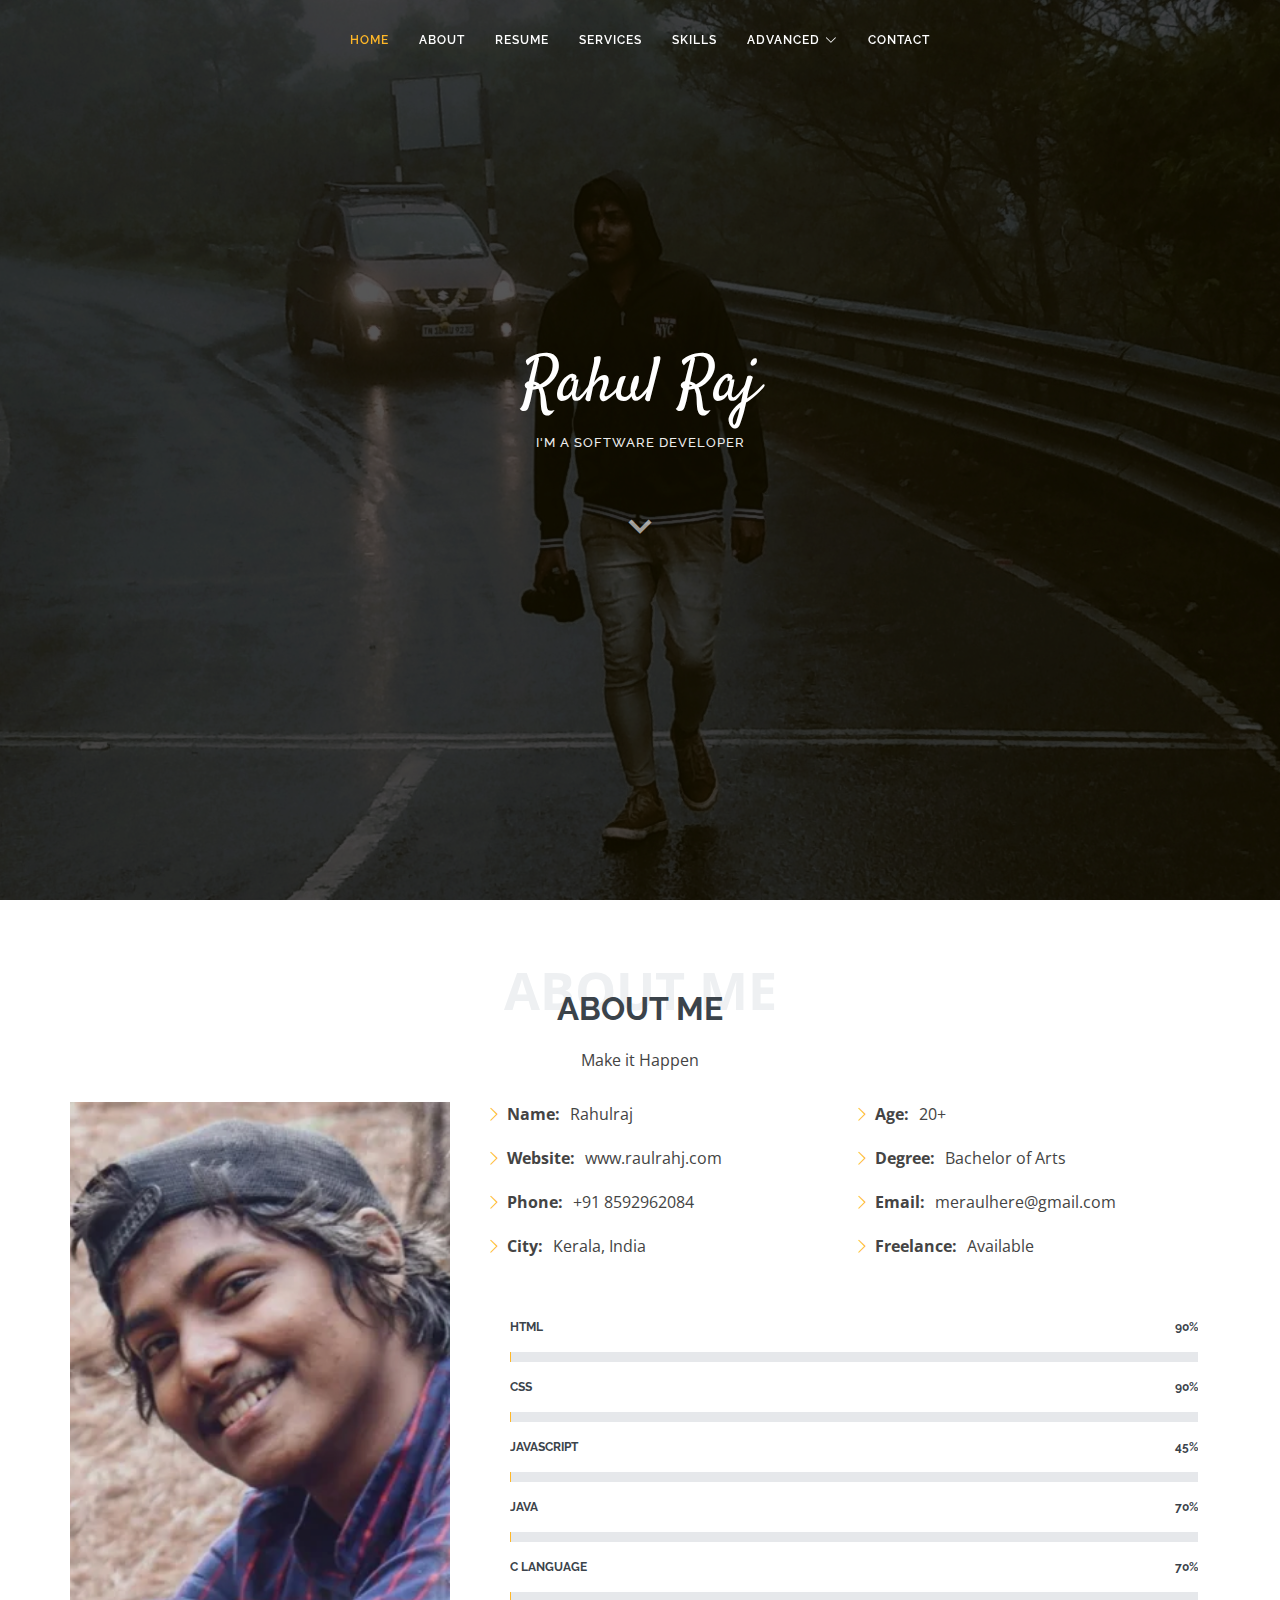
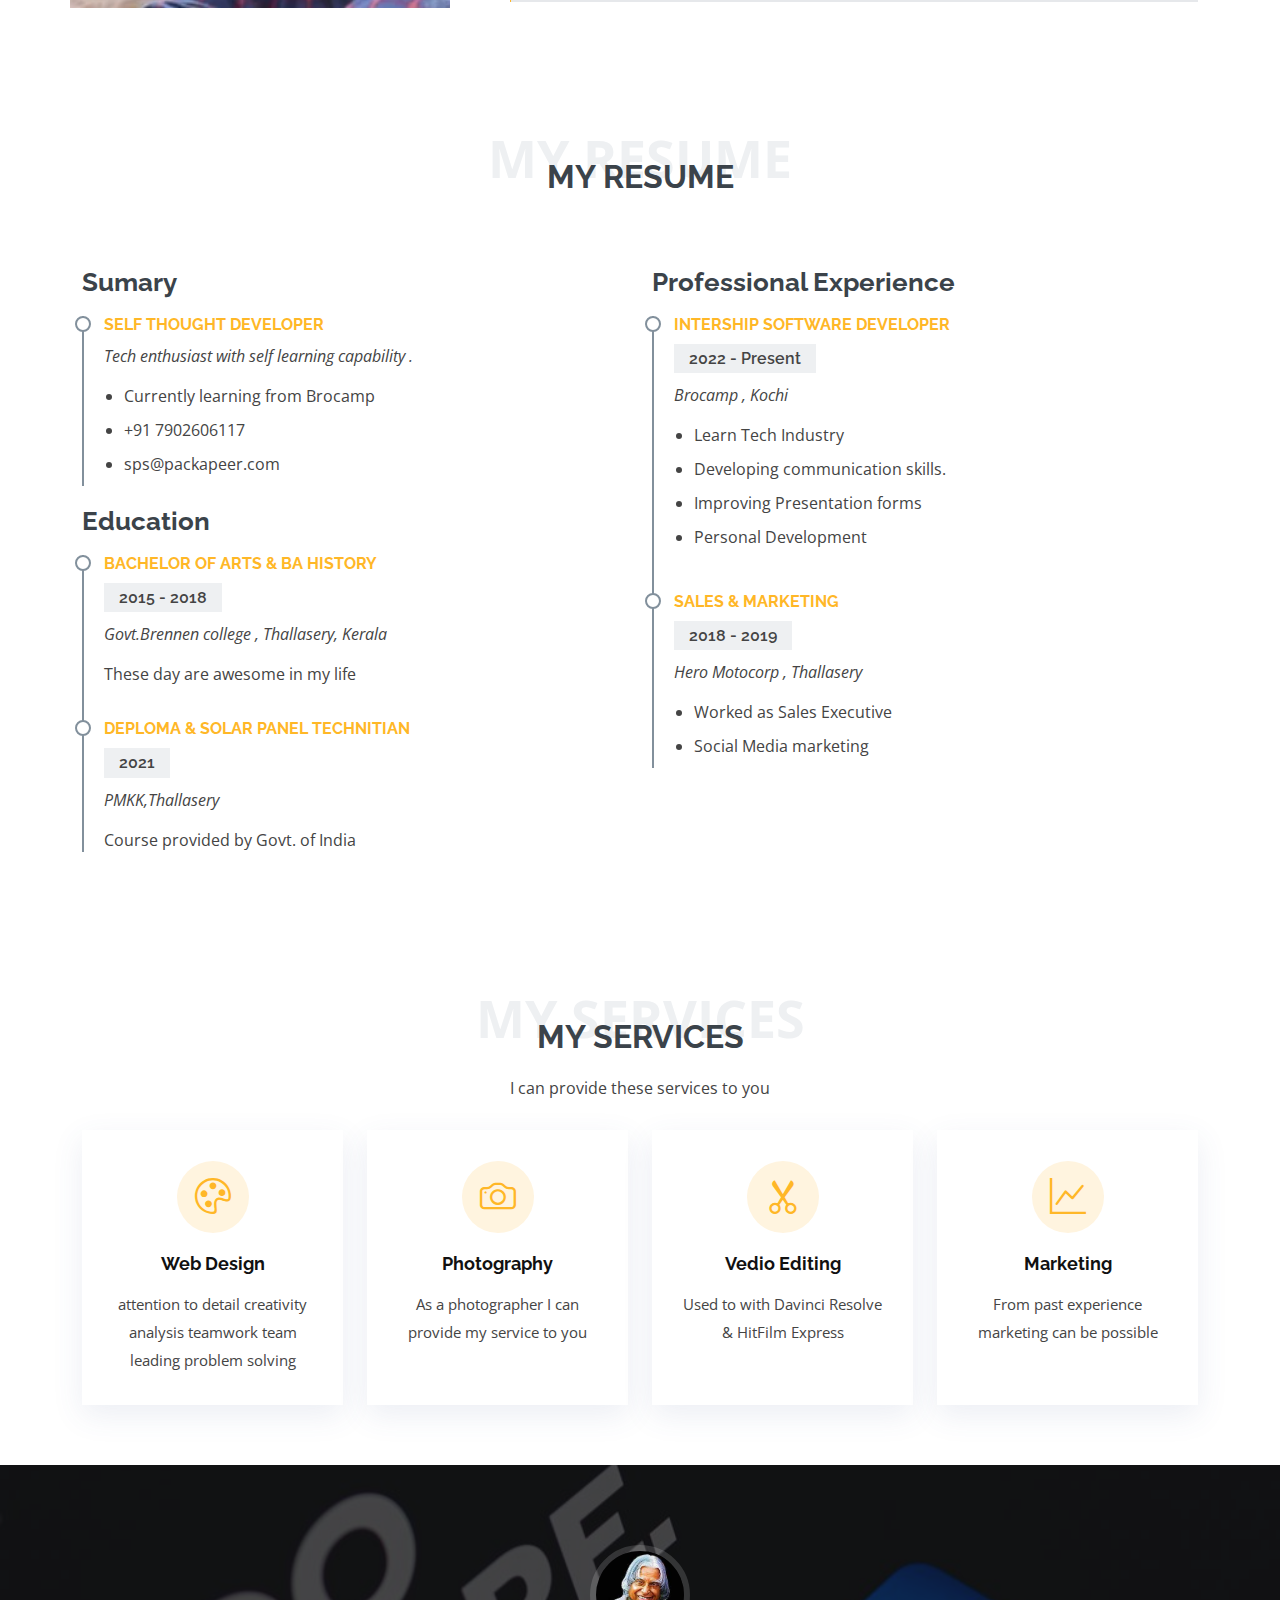
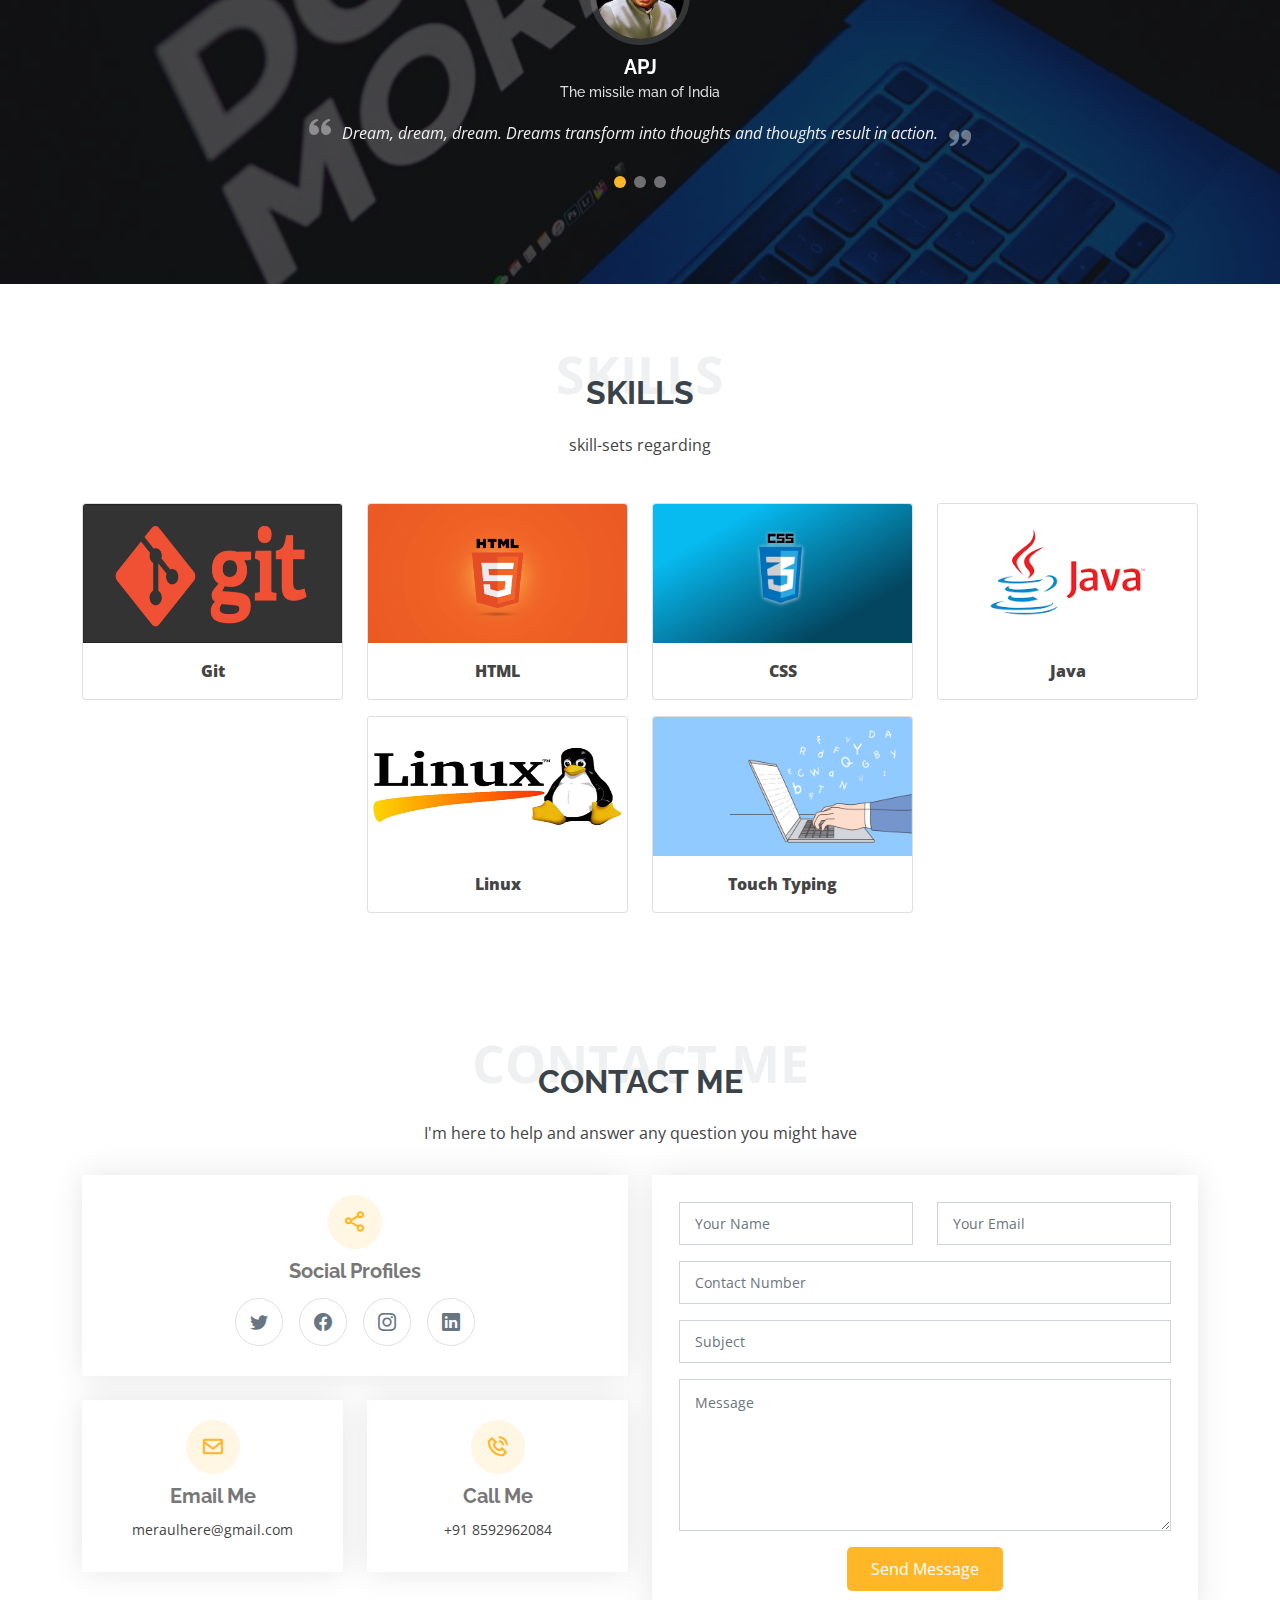
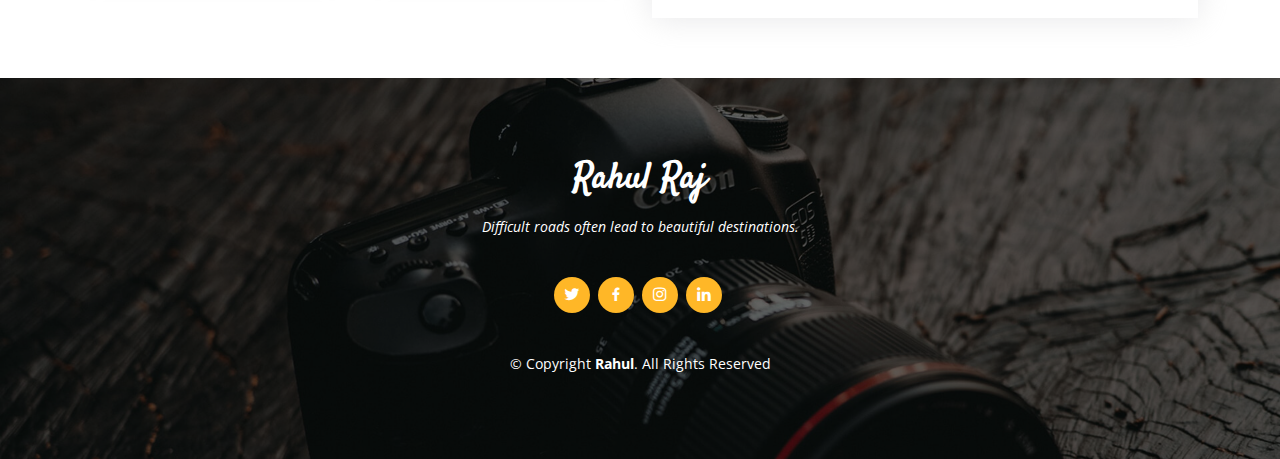
==== index.html @ 12f48354 "Not final" ====
<!DOCTYPE html>
<html lang="en">

<head>
  <meta charset="utf-8">
  <meta content="width=device-width, initial-scale=1.0" name="viewport">

  <title>Raulrahj</title>
  <meta content="" name="description">
  <meta content="" name="keywords">

  <!-- Favicons -->
  <link href="assets/img/favicon.png" rel="icon">
  <link href="assets/img/apple-touch-icon.png" rel="apple-touch-icon">

  <!-- Google Fonts -->
  <link href="https://fonts.googleapis.com/css?family=Open+Sans:300,300i,400,400i,600,600i,700,700i|Raleway:300,300i,400,400i,500,500i,600,600i,700,700i|Satisfy" rel="stylesheet">

  <!-- Vendor CSS Files -->
  <link href="assets/vendor/bootstrap/css/bootstrap.min.css" rel="stylesheet">
  <link href="assets/vendor/bootstrap-icons/bootstrap-icons.css" rel="stylesheet">
  <link href="assets/vendor/boxicons/css/boxicons.min.css" rel="stylesheet">
  <link href="assets/vendor/glightbox/css/glightbox.min.css" rel="stylesheet">
  <link href="assets/vendor/swiper/swiper-bundle.min.css" rel="stylesheet">
  <script src="https://ajax.googleapis.com/ajax/libs/jquery/3.5.1/jquery.min.js"></script>

  <!-- Template Main CSS File -->
  <link href="assets/css/style.css" rel="stylesheet">

  <!-- =======================================================
  * Template Name: Laura - v4.7.0
  * Template URL: https://bootstrapmade.com/laura-free-creative-bootstrap-theme/
  * Author: BootstrapMade.com
  * License: https://bootstrapmade.com/license/
  ======================================================== -->
</head>

<body>

  <!-- ======= Header ======= -->
  <header id="header" class="fixed-top d-flex justify-content-center align-items-center header-transparent">

    <nav id="navbar" class="navbar">
      <ul>
        <li><a class="nav-link scrollto active" href="#hero">Home</a></li>
        <li><a class="nav-link scrollto" href="#about">About</a></li>
        <li><a class="nav-link scrollto" href="#resume">Resume</a></li>
        <li><a class="nav-link scrollto" href="#services">Services</a></li>
        <li><a class="nav-link scrollto " href="#portfolio">Skills</a></li>
        <li class="dropdown"><a href="#"><span>Advanced</span> <i class="bi bi-chevron-down"></i></a>
          <ul>
            <li><a href="#"> 1</a></li>
            <li class="dropdown"><a href="#"><span>Deep </span> <i class="bi bi-chevron-right"></i></a>
              <ul>
                <li><a href="#"> 1</a></li>
                <li><a href="#"> 2</a></li>
                <li><a href="#"> 3</a></li>
                <li><a href="#"> 4</a></li>
                <li><a href="#"> 5</a></li>
              </ul>
            </li>
            <li><a href="#"> 2</a></li>
            <li><a href="#"> 3</a></li>
            <li><a href="#"> 4</a></li>
          </ul>
        </li>
        <li><a class="nav-link scrollto" href="#contact">Contact</a></li>
      </ul>
      <i class="bi bi-list mobile-nav-toggle"></i>
    </nav><!-- .navbar -->

  </header><!-- End Header -->

  <!-- ======= Hero Section ======= -->
  <section id="hero">
    <div class="hero-container">
      <h1>Rahul Raj</h1>
      <h2>I'm a Software Developer </h2>
      <a href="#about" class="btn-scroll scrollto" title="Scroll Down"><i class="bx bx-chevron-down"></i></a>
    </div>
  </section><!-- End Hero -->

  <main id="main">

    <!-- ======= About Me Section ======= -->
    <section id="about" class="about">
      <div class="container">

        <div class="section-title">
          <span>About Me</span>
          <h2>About Me</h2>
          <p>Make it Happen</p>
        </div>

        <div class="row">
          <div class="image col-lg-4 d-flex align-items-stretch justify-content-center justify-content-lg-start"></div>
          <div class="col-lg-8 d-flex flex-column align-items-stretch">
            <div class="content ps-lg-4 d-flex flex-column justify-content-center">
              <div class="row">
                <div class="col-lg-6">
                  <ul>
                    <li><i class="bi bi-chevron-right"></i> <strong>Name:</strong> <span>Rahulraj</span></li>
                    <li><i class="bi bi-chevron-right"></i> <strong>Website:</strong> <span>www.raulrahj.com</span></li>
                    <li><i class="bi bi-chevron-right"></i> <strong>Phone:</strong> <span>+91 8592962084</span></li>
                    <li><i class="bi bi-chevron-right"></i> <strong>City:</strong> <span>Kerala, India</span></li>
                  </ul>
                </div>
                <div class="col-lg-6">
                  <ul>
                    <li><i class="bi bi-chevron-right"></i> <strong>Age:</strong> <span>20+</span></li>
                    <li><i class="bi bi-chevron-right"></i> <strong>Degree:</strong> <span>Bachelor of Arts</span></li>
                    <li><i class="bi bi-chevron-right"></i> <strong>Email:</strong> <span>meraulhere@gmail.com</span></li>
                    <li><i class="bi bi-chevron-right"></i> <strong>Freelance:</strong> <span>Available</span></li>
                  </ul>
                </div>
              </div>
              <!-- <div class="row mt-n4">
                <div class="col-md-6 mt-5 d-md-flex align-items-md-stretch">
                  <div class="count-box">
                    <i class="bi bi-emoji-smile" style="color: #20b38e;"></i>
                    <span data-purecounter-start="0" data-purecounter-end="232" data-purecounter-duration="1" class="purecounter"></span>
                    <p><strong>Happy Clients</strong> consequuntur voluptas nostrum aliquid ipsam architecto ut.</p>
                  </div>
                </div>

                <div class="col-md-6 mt-5 d-md-flex align-items-md-stretch">
                  <div class="count-box">
                    <i class="bi bi-journal-richtextr" style="color: #8a1ac2;"></i>
                    <span data-purecounter-start="0" data-purecounter-end="521" data-purecounter-duration="1" class="purecounter"></span>
                    <p><strong>Projects</strong> adipisci atque cum quia aspernatur totam laudantium et quia dere tan</p>
                  </div>
                </div>

                <div class="col-md-6 mt-5 d-md-flex align-items-md-stretch">
                  <div class="count-box">
                    <i class="bi bi-clock" style="color: #2cbdee;"></i>
                    <span data-purecounter-start="0" data-purecounter-end="18" data-purecounter-duration="1" class="purecounter"></span>
                    <p><strong>Years of experience</strong> aut commodi quaerat modi aliquam nam ducimus aut voluptate non vel</p>
                  </div>
                </div>

                <div class="col-md-6 mt-5 d-md-flex align-items-md-stretch">
                  <div class="count-box">
                    <i class="bi bi-award" style="color: #ffb459;"></i>
                    <span data-purecounter-start="0" data-purecounter-end="16" data-purecounter-duration="1" class="purecounter"></span>
                    <p><strong>Awards</strong> rerum asperiores dolor alias quo reprehenderit eum et nemo pad der</p>
                  </div>
                </div> -->
              <!-- </div>
            </div>End .content -->

            <div class="skills-content ps-lg-4">
              <div class="progress">
                <span class="skill">HTML <i class="val">90%</i></span>
                <div class="progress-bar-wrap">
                  <div class="progress-bar" role="progressbar" aria-valuenow="90" aria-valuemin="0" aria-valuemax="100"></div>
                </div>
              </div>

              <div class="progress">
                <span class="skill">CSS <i class="val">90%</i></span>
                <div class="progress-bar-wrap">
                  <div class="progress-bar" role="progressbar" aria-valuenow="90" aria-valuemin="0" aria-valuemax="100"></div>
                </div>
              </div>

              <div class="progress">
                <span class="skill">JavaScript <i class="val">45%</i></span>
                <div class="progress-bar-wrap">
                  <div class="progress-bar" role="progressbar" aria-valuenow="45" aria-valuemin="0" aria-valuemax="100"></div>
                </div>
              </div>
              <div class="progress">
                <span class="skill">JAVA <i class="val">70%</i></span>
                <div class="progress-bar-wrap">
                  <div class="progress-bar" role="progressbar" aria-valuenow="70" aria-valuemin="0" aria-valuemax="100"></div>
                </div>
              </div>
              <div class="progress">
                <span class="skill">C Language <i class="val">70%</i></span>
                <div class="progress-bar-wrap">
                  <div class="progress-bar" role="progressbar" aria-valuenow="70" aria-valuemin="0" aria-valuemax="100"></div>
                </div>
              </div>
            </div>

          </div>
        </div>

      </div>
    </section><!-- End About Me Section -->

    <!-- ======= My Resume Section ======= -->
    <section id="resume" class="resume">
      <div class="container">

        <div class="section-title">
          <span>My Resume</span>
          <h2>My Resume</h2>
          <p></p>
        </div>

        <div class="row">
          <div class="col-lg-6">
            <h3 class="resume-title">Sumary</h3>
            <div class="resume-item pb-0">
              <h4>Self Thought Developer</h4>
              <p><em>Tech enthusiast with self learning capability .</em></p>
              <p>
              <ul>
                <li>Currently learning from Brocamp</li>
                <li>+91 7902606117</li>
                <li>sps@packapeer.com</li>
              </ul>
              </p>
            </div>

            <h3 class="resume-title">Education</h3>
            <div class="resume-item">
              <h4>Bachelor of  Arts &amp; BA History</h4>
              <h5>2015 - 2018</h5>
              <p><em>Govt.Brennen college , Thallasery, Kerala</em></p>
              <p>These day are awesome in my life </p>
            </div>
            <div class="resume-item">
              <h4>Deploma &amp; Solar panel Technitian </h4>
              <h5>2021</h5>
              <p><em>PMKK,Thallasery</em></p>
              <p>Course provided by Govt. of India  </p>
            </div>
          </div>
          <div class="col-lg-6">
            <h3 class="resume-title">Professional Experience</h3>
            <div class="resume-item">
              <h4>Intership Software Developer</h4>
              <h5>2022 - Present</h5>
              <p><em>Brocamp , Kochi</em></p>
              <p>
              <ul>
                <li>Learn Tech Industry</li>
                <li>Developing communication skills. </li>
                <li>Improving Presentation forms</li>
                <li>Personal Development</li>
              </ul>
              </p>
            </div>
            <div class="resume-item">
              <h4>Sales & Marketing</h4>
              <h5>2018 - 2019</h5>
              <p><em>Hero Motocorp , Thallasery</em></p>
              <p>
              <ul>
                <li> Worked as Sales Executive </li>
                <li> Social Media marketing  </li>
              </ul>
              </p>
            </div>
          </div>
        </div>

      </div>
    </section><!-- End My Resume Section -->

    <!-- ======= My Services Section ======= -->
    <section id="services" class="services">
      <div class="container">

        <div class="section-title"> 
          <span>My Services</span>
          <h2>My Services</h2>
          <p> I can provide these services to you</p>
        </div>

        <div class="row">
          <div class="col-md-6 col-lg-3 d-flex align-items-stretch mb-5 mb-lg-0">
            <div class="icon-box">
              <div class="icon"><i class="bi bi-palette"></i></div>
              <h4 class="title"><a href="">Web Design</a></h4>
              <p class="description">attention to detail
                creativity
                analysis
                teamwork
                team leading
                problem solving</p>
            </div>
          </div>

          <div class="col-md-6 col-lg-3 d-flex align-items-stretch mb-5 mb-lg-0">
            <div class="icon-box">
              <div class="icon"><i class="bi bi-camera"></i></div>
              <h4 class="title"><a href="">Photography</a></h4>
              <p class="description">As a photographer I can provide my service to you</p>
            </div>
          </div>

          <div class="col-md-6 col-lg-3 d-flex align-items-stretch mb-5 mb-lg-0">
            <div class="icon-box">
              <div class="icon"><i class="bi bi-scissors"></i></div>
              <h4 class="title"><a href="">Vedio Editing</a></h4>
              <p class="description">Used to with Davinci Resolve & HitFilm Express</p>
            </div>
          </div>

          <div class="col-md-6 col-lg-3 d-flex align-items-stretch mb-5 mb-lg-0">
            <div class="icon-box">
              <div class="icon"><i class="bi bi-graph-up"></i></div>
              <h4 class="title"><a href="">Marketing</a></h4>
              <p class="description">From past experience marketing can be possible </p>
            </div>
          </div>

        </div>

      </div>
    </section><!-- End My Services Section -->

    <!-- ======= Testimonials Section ======= -->
    <section id="testimonials" class="testimonials">
      <div class="container position-relative">

        <div class="testimonials-slider swiper" data-aos="fade-up" data-aos-delay="100">
          <div class="swiper-wrapper">

            <div class="swiper-slide">
              <div class="testimonial-item">
                <img src="/media/apj.jpg" class="testimonial-img" alt="">
                <h3>APJ</h3>
                <h4>The missile man of India</h4>
                <p>
                  <i class="bx bxs-quote-alt-left quote-icon-left"></i>
                  Dream, dream, dream. Dreams transform into thoughts and thoughts result in action.
                                    <i class="bx bxs-quote-alt-right quote-icon-right"></i>
                </p>
              </div>
            </div><!-- End testimonial item -->

            <div class="swiper-slide">
              <div class="testimonial-item">
                <img src="/media/Sundar-1056109484.jpg" class="testimonial-img" alt="">
                <h3>Sundar Pichai</h3>
                <h4>CEO of Alphabet & Google</h4>
                <p>
                  <i class="bx bxs-quote-alt-left quote-icon-left"></i>
                  Wear your failures as a badge of honor.
                                    <i class="bx bxs-quote-alt-right quote-icon-right"></i>
                </p>
              </div>
            </div><!-- End testimonial item -->

            <div class="swiper-slide">
              <div class="testimonial-item">
                <img src="/media/Charlie-Chaplin.jpg" class="testimonial-img" alt="">
                <h3>Charlie Chaplin</h3>
                <h4>English comic actor</h4>
                <p>
                  <i class="bx bxs-quote-alt-left quote-icon-left"></i>
                  Life can be wonderful if you're not afraid of it. All it needs is courage, imagination ... and a little dough.                  <i class="bx bxs-quote-alt-right quote-icon-right"></i>
                </p>
              </div>
            </div><!-- End testimonial item -->

            <!-- <div class="swiper-slide">
              <div class="testimonial-item">
                <img src="assets/img/testimonials/testimonials-4.jpg" class="testimonial-img" alt="">
                <h3>Matt Brandon</h3>
                <h4>Freelancer</h4>
                <p>
                  <i class="bx bxs-quote-alt-left quote-icon-left"></i>
                  Fugiat enim eram quae cillum dolore dolor amet nulla culpa multos export minim fugiat minim velit minim dolor enim duis veniam ipsum anim magna sunt elit fore quem dolore labore illum veniam.
                  <i class="bx bxs-quote-alt-right quote-icon-right"></i>
                </p>
              </div>
            </div> -->
            <!-- End testimonial item -->
<!-- 
            <div class="swiper-slide">
              <div class="testimonial-item">
                <img src="assets/img/testimonials/testimonials-5.jpg" class="testimonial-img" alt="">
                <h3>John Larson</h3>
                <h4>Entrepreneur</h4>
                <p>
                  <i class="bx bxs-quote-alt-left quote-icon-left"></i>
                  Quis quorum aliqua sint quem legam fore sunt eram irure aliqua veniam tempor noster veniam enim culpa labore duis sunt culpa nulla illum cillum fugiat legam esse veniam culpa fore nisi cillum quid.
                  <i class="bx bxs-quote-alt-right quote-icon-right"></i>
                </p>
              </div>
            </div> -->
            <!-- End testimonial item -->

          </div>
          <div class="swiper-pagination"></div>
        </div>

      </div>
    </section><!-- End Testimonials Section -->

    <!-- ======= My Portfolio Section ======= -->
    <section id="portfolio" class="portfolio">
      <div class="container ">

         <div class="section-title">
          <span>SKILLS</span>
          <h2>SKILLS</h2>
          <p>skill-sets  regarding</p>
        </div> 



        <div class="row skill d-flex justify-content-center text-center ">

          <div class="col-md-6 col-lg-3 d-flex align-items-stretch mb-5 mb-lg-0">
          <div class="card" style="width: 18rem;">
            <img class="card-img-top" src="/media/git.png" alt="Card image cap">
            <div class="card-body">
              <p class="card-text">Git</p>
            </div>
            </div>
          </div>
          <div class="col-md-6 col-lg-3 d-flex align-items-stretch mb-5 mb-lg-0">
          <div class="card" style="width: 18rem;">
            <img class="card-img-top " src="/media/html.png" alt="Card image cap">
            <div class="card-body">
              <p class="card-text">HTML</p>
            </div>
          </div>
        </div>
          <div class="col-md-6 col-lg-3 d-flex align-items-stretch mb-5 mb-lg-0">
          <div class="card" style="width: 18rem;">
            <img class="card-img-top" src="/media/css.jpeg" alt="Card image cap">
            <div class="card-body">
              <p class="card-text">CSS</p>
            </div>
          </div>
        </div>
          <div class="col-md-6 col-lg-3 d-flex align-items-stretch mb-5 mb-lg-0">
          <div class="card" style="width: 18rem;">
            <img class="card-img-top" src="/media/java.png" alt="Card image cap">
            <div class="card-body">
              <p class="card-text">Java</p>
            </div>
          </div>
        </div>
          <div class="col-md-6 col-lg-3 d-flex align-items-stretch mb-5 mb-lg-0">
          <div class="card" style="width: 18rem;">
            <img class="card-img-top " src="/media/linux-logo.jpg" alt="Card image cap">
            <div class="card-body">
              <p class="card-text">Linux</p>
            </div>
          </div>
        </div>
          <div class="col-md-6 col-lg-3 d-flex align-items-stretch mb-5 mb-lg-0">
          <div class="card" style="width: 18rem;">
            <img class="card-img-top" src="/media/type.png" alt="Card image cap">
            <div class="card-body">
              <p class="card-text">Touch Typing</p>
            </div>
          </div>
        </div>



        </div>








        </div>

        <!-- <ul id="portfolio-flters" class="d-flex justify-content-center">
          <li data-filter="*" class="filter-active">All</li>
          <li data-filter=".filter-app">App</li>
          <li data-filter=".filter-card">Card</li>
          <li data-filter=".filter-web">Web</li>
        </ul>

        <div class="row portfolio-container">

          <div class="col-lg-4 col-md-6 portfolio-item filter-app">
            <div class="portfolio-img"><img src="/media/git.png" class="img-fluid" alt=""></div>
            <div class="portfolio-info">
              <h4>App 1</h4>
              <p>App</p>
              <a href="/media/html.png" data-gallery="portfolioGallery" class="portfolio-lightbox preview-link" title="App 1"><i class="bx bx-plus"></i></a>
              <a href="portfolio-details.html" class="details-link" title="More Details"><i class="bx bx-link"></i></a>
            </div>
          </div>

          <div class="col-lg-4 col-md-6 portfolio-item filter-web">
            <div class="portfolio-img"><img src="/media/css.jpeg" class="img-fluid" alt=""></div>
            <div class="portfolio-info">
              <h4>Web 3</h4>
              <p>Web</p>
              <a href="/media/java.png" data-gallery="portfolioGallery" class="portfolio-lightbox preview-link" title="Web 3"><i class="bx bx-plus"></i></a>
              <a href="portfolio-details.html" class="details-link" title="More Details"><i class="bx bx-link"></i></a>
            </div>
          </div>

          <div class="col-lg-4 col-md-6 portfolio-item filter-app">
            <div class="portfolio-img"><img src="/media/linux-logo.jpg" class="img-fluid" alt=""></div>
            <div class="portfolio-info">
              <h4>App 2</h4>
              <p>App</p>
              <a href="assets/img/portfolio/portfolio-3.jpg" data-gallery="portfolioGallery" class="portfolio-lightbox preview-link" title="App 2"><i class="bx bx-plus"></i></a>
              <a href="portfolio-details.html" class="details-link" title="More Details"><i class="bx bx-link"></i></a>
            </div>
          </div>

          <div class="col-lg-4 col-md-6 portfolio-item filter-card">
            <div class="portfolio-img"><img src="assets/img/portfolio/portfolio-4.jpg" class="img-fluid" alt=""></div>
            <div class="portfolio-info">
              <h4>Card 2</h4>
              <p>Card</p>
              <a href="/media/linux-logo.jpg" data-gallery="portfolioGallery" class="portfolio-lightbox preview-link" title="Card 2"><i class="bx bx-plus"></i></a>
              <a href="portfolio-details.html" class="details-link" title="More Details"><i class="bx bx-link"></i></a>
            </div>
          </div>

          <div class="col-lg-4 col-md-6 portfolio-item filter-web">
            <div class="portfolio-img"><img src="assets/img/portfolio/portfolio-5.jpg" class="img-fluid" alt=""></div>
            <div class="portfolio-info">
              <h4>Web 2</h4>
              <p>Web</p>
              <a href="assets/img/portfolio/portfolio-5.jpg" data-gallery="portfolioGallery" class="portfolio-lightbox preview-link" title="Web 2"><i class="bx bx-plus"></i></a>
              <a href="portfolio-details.html" class="details-link" title="More Details"><i class="bx bx-link"></i></a>
            </div>
          </div>

          <div class="col-lg-4 col-md-6 portfolio-item filter-app">
            <div class="portfolio-img"><img src="assets/img/portfolio/portfolio-6.jpg" class="img-fluid" alt=""></div>
            <div class="portfolio-info">
              <h4>App 3</h4>
              <p>App</p>
              <a href="assets/img/portfolio/portfolio-6.jpg" data-gallery="portfolioGallery" class="portfolio-lightbox preview-link" title="App 3"><i class="bx bx-plus"></i></a>
              <a href="portfolio-details.html" class="details-link" title="More Details"><i class="bx bx-link"></i></a>
            </div>
          </div>

          <div class="col-lg-4 col-md-6 portfolio-item filter-card">
            <div class="portfolio-img"><img src="assets/img/portfolio/portfolio-7.jpg" class="img-fluid" alt=""></div>
            <div class="portfolio-info">
              <h4>Card 1</h4>
              <p>Card</p>
              <a href="/media/git.png" data-gallery="portfolioGallery" class="portfolio-lightbox preview-link" title="Card 1"><i class="bx bx-plus"></i></a>
              <a href="portfolio-details.html" class="details-link" title="More Details"><i class="bx bx-link"></i></a>
            </div>
          </div>

          <div class="col-lg-4 col-md-6 portfolio-item filter-card">
            <div class="portfolio-img"><img src="assets/img/portfolio/portfolio-8.jpg" class="img-fluid" alt=""></div>
            <div class="portfolio-info">
              <h4>Card 3</h4>
              <p>Card</p>
              <a href="/media/html.png" data-gallery="portfolioGallery" class="portfolio-lightbox preview-link" title="Card 3"><i class="bx bx-plus"></i></a>
              <a href="portfolio-details.html" class="details-link" title="More Details"><i class="bx bx-link"></i></a>
            </div>
          </div>

          <div class="col-lg-4 col-md-6 portfolio-item filter-web">
            <div class="portfolio-img"><img src="assets/img/portfolio/portfolio-9.jpg" class="img-fluid" alt=""></div>
            <div class="portfolio-info">
              <h4>Web 3</h4>
              <p>Web</p>
              <a href="assets/img/portfolio/portfolio-9.jpg" data-gallery="portfolioGallery" class="portfolio-lightbox preview-link" title="Web 3"><i class="bx bx-plus"></i></a>
              <a href="portfolio-details.html" class="details-link" title="More Details"><i class="bx bx-link"></i></a>
            </div>
          </div>

        </div>

      </div> -->




    </section>
    
    
    
    <!-- End My Portfolio Section -->

    <!-- ======= Pricing Section ======= -->
    <!-- <section id="pricing" class="pricing">
      <div class="container">

        <div class="section-title">
          <span>Pricing</span>
          <h2>Pricing</h2>
          <p>Sit sint consectetur velit quisquam cupiditate impedit suscipit alias</p>
        </div>

        <div class="row">

          <div class="col-lg-3 col-md-6">
            <div class="box">
              <h3>Free</h3>
              <h4><sup>$</sup>0<span> / month</span></h4>
              <ul>
                <li>Aida dere</li>
                <li>Nec feugiat nisl</li>
                <li>Nulla at volutpat dola</li>
                <li class="na">Pharetra massa</li>
                <li class="na">Massa ultricies mi</li>
              </ul>
              <div class="btn-wrap">
                <a href="#" class="btn-buy">Buy Now</a>
              </div>
            </div>
          </div>

          <div class="col-lg-3 col-md-6 mt-4 mt-md-0">
            <div class="box featured">
              <h3>Business</h3>
              <h4><sup>$</sup>19<span> / month</span></h4>
              <ul>
                <li>Aida dere</li>
                <li>Nec feugiat nisl</li>
                <li>Nulla at volutpat dola</li>
                <li>Pharetra massa</li>
                <li class="na">Massa ultricies mi</li>
              </ul>
              <div class="btn-wrap">
                <a href="#" class="btn-buy">Buy Now</a>
              </div>
            </div>
          </div>

          <div class="col-lg-3 col-md-6 mt-4 mt-lg-0">
            <div class="box">
              <h3>Developer</h3>
              <h4><sup>$</sup>29<span> / month</span></h4>
              <ul>
                <li>Aida dere</li>
                <li>Nec feugiat nisl</li>
                <li>Nulla at volutpat dola</li>
                <li>Pharetra massa</li>
                <li>Massa ultricies mi</li>
              </ul>
              <div class="btn-wrap">
                <a href="#" class="btn-buy">Buy Now</a>
              </div>
            </div>
          </div>

          <div class="col-lg-3 col-md-6 mt-4 mt-lg-0">
            <div class="box">
              <span class="advanced">Advanced</span>
              <h3>Ultimate</h3>
              <h4><sup>$</sup>49<span> / month</span></h4>
              <ul>
                <li>Aida dere</li>
                <li>Nec feugiat nisl</li>
                <li>Nulla at volutpat dola</li>
                <li>Pharetra massa</li>
                <li>Massa ultricies mi</li>
              </ul>
              <div class="btn-wrap">
                <a href="#" class="btn-buy">Buy Now</a>
              </div>
            </div>
          </div>

        </div>

      </div> 
    </section> -->
    <!-- End Pricing Section -->

    <!-- ======= Contact Me Section ======= -->
    <section id="contact" class="contact">
      <div class="container">

        <div class="section-title">
          <span>Contact Me</span>
          <h2>Contact Me</h2>
          <p>I'm here to help and answer any question you might have</p>
        </div>

        <div class="row">

          <div class="col-lg-6">

            <div class="row">
              <div class="col-md-12">
                <div class="info-box">
                  <i class="bx bx-share-alt"></i>
                  <h3>Social Profiles</h3>
                  <div class="social-links">
                    <a href="https://twitter.com/Rahulra49340598"target="_blank" class="twitter"><i class="bi bi-twitter"></i></a>
                    <a href="https://www.facebook.com/rahulraj.kitanhi/"target="_blank" class="facebook"><i class="bi bi-facebook"></i></a>
                    <a href="https://instagram.com/raulrahj"target="_blank" class="instagram"><i class="bi bi-instagram"></i></a>
                    <a href="https://www.linkedin.com/in/rahul-rohini-5a9558218/"target="_blank" class="linkedin"><i class="bi bi-linkedin"></i></a>
                  </div>
                </div>
              </div>
              <div class="col-md-6">
                <div class="info-box mt-4">
                  <i class="bx bx-envelope"></i>
                  <h3>Email Me</h3>
                  <p>meraulhere@gmail.com</p>
                </div>
              </div>
              <div class="col-md-6">
                <div class="info-box mt-4">
                  <i class="bx bx-phone-call"></i>
                  <h3>Call Me</h3>
                  <p>+91 8592962084</p>
                </div>
              </div>
            </div>

          </div>
<!-- https://script.google.com/macros/s/AKfycbw7DOKEoVqhZfAH4zpaEHWgBQYvl7USGHaMSnGjitC-uME4BJsjf9pfIHyy_DDsq3wr/exec -->
          <div class="col-lg-6">
            <form id="submit-form"  action="" role="form" class="php-email-form">
              <div class="row">
                <div class="col-md-6 form-group">
                  <input type="text" name="name" class="form-control" id="name" placeholder="Your Name" required>
                </div>
                <div class="col-md-6 form-group mt-3 mt-md-0">
                  <input type="email" class="form-control" name="email" id="email" placeholder="Your Email" required>
                </div>
                <div class="form-group mt-3">
                  <input type="text" class="form-control" name="number" id="phone" placeholder="Contact Number" required>
                </div>
                
                
              </div>
              <div class="form-group mt-3">
                <input type="text" class="form-control" name="subject" id="subject" placeholder="Subject" required>
              </div>
              <div class="form-group mt-3">
                <textarea class="form-control" name="message" rows="6" placeholder="Message" required></textarea>
              </div>
              <div class="my-3">
                <div class="loading">Loading</div>
                <div class="error-message"></div>
                <div class="sent-message">Your message has been sent. Thank you!</div>
              </div>
              <div class="text-center"><button type="submit">Send Message</button></div>
            </form>
          </div>

        </div>

      </div>
    </section><!-- End Contact Me Section -->

  </main><!-- End #main -->

  <!-- ======= Footer ======= -->
  <footer id="footer">
    <div class="container">
      <h3>Rahul Raj</h3>
      <p>Difficult roads often lead to beautiful destinations.</p>
      <div class="social-links">
        <a href="https://twitter.com/Rahulra49340598"target="_blank" class="twitter"><i class="bx bxl-twitter"></i></a>
        <a href="https://www.facebook.com/rahulraj.kitanhi/"target="_blank" class="facebook"><i class="bx bxl-facebook"></i></a>
        <a href="https://instagram.com/raulrahj"target="_blank" class="instagram"><i class="bx bxl-instagram"></i></a>
        <a href="https://www.linkedin.com/in/rahul-rohini-5a9558218/"target="_blank" class="linkedin"><i class="bx bxl-linkedin"></i></a>
      </div>
      <div class="copyright">
        &copy; Copyright <strong><span>Rahul</span></strong>. All Rights Reserved
      </div>
      <div class="credits">
        <!-- All the links in the footer should remain intact. -->
        <!-- You can delete the links only if you purchased the pro version. -->
        <!-- Licensing information: https://bootstrapmade.com/license/ -->
        <!-- Purchase the pro version with working PHP/AJAX contact form: https://bootstrapmade.com/laura-free-creative-bootstrap-theme/ -->
        <!-- Designed by <a href="https://bootstrapmade.com/">BootstrapMade</a> -->
      </div>
    </div>
  </footer><!-- End Footer -->

  <a href="#" class="back-to-top d-flex align-items-center justify-content-center"><i class="bi bi-arrow-up-short"></i></a>

  <!-- Vendor JS Files -->
  <script src="assets/vendor/purecounter/purecounter.js"></script>
  <script src="assets/vendor/bootstrap/js/bootstrap.bundle.min.js"></script>
  <script src="assets/vendor/glightbox/js/glightbox.min.js"></script>
  <script src="assets/vendor/isotope-layout/isotope.pkgd.min.js"></script>
  <script src="assets/vendor/swiper/swiper-bundle.min.js"></script>
  <script src="assets/vendor/waypoints/noframework.waypoints.js"></script>
  <script src="assets/vendor/php-email-form/validate.js"></script>

  <!-- Template Main JS File -->
  <script src="assets/js/main.js"></script>
  <script src="forms/contact.js"></script>
  <script>
    $("#submit-form").submit((e)=>{
        e.preventDefault()
        $.ajax({
            url:"https://script.google.com/macros/s/AKfycbw7DOKEoVqhZfAH4zpaEHWgBQYvl7USGHaMSnGjitC-uME4BJsjf9pfIHyy_DDsq3wr/exec",
            data:$("#submit-form").serialize(),
            method:"post",
            success:function (response){
                alert("Form submitted successfully")
                window.location.reload()
                //window.location.href="https://google.com"
            },
            error:function (err){
                alert("Something Error")

            }
        })
    })
</script>

</body>

</html>
---- assets/css/style.css ----
/**
* Template Name: Laura - v4.7.0
* Template URL: https://bootstrapmade.com/laura-free-creative-bootstrap-theme/
* Author: BootstrapMade.com
* License: https://bootstrapmade.com/license/
*/

/*--------------------------------------------------------------
# General
--------------------------------------------------------------*/
body {
  font-family: "Open Sans", sans-serif;
  color: #444444;
}

a {
  color: #ffb727;
  text-decoration: none;
}

a:hover {
  color: #ffc85a;
  text-decoration: none;
}

h1, h2, h3, h4, h5, h6 {
  font-family: "Raleway", sans-serif;
}

/*--------------------------------------------------------------
# Back to top button
--------------------------------------------------------------*/
.back-to-top {
  position: fixed;
  visibility: hidden;
  opacity: 0;
  right: 15px;
  bottom: 15px;
  z-index: 996;
  background: #ffb727;
  width: 40px;
  height: 40px;
  border-radius: 4px;
  transition: all 0.4s;
}
.back-to-top i {
  font-size: 28px;
  color: #fff;
  line-height: 0;
}
.back-to-top:hover {
  background: #ffc550;
  color: #fff;
}
.back-to-top.active {
  visibility: visible;
  opacity: 1;
}

/*--------------------------------------------------------------
# Header
--------------------------------------------------------------*/
#header {
  z-index: 997;
  transition: all 0.5s;
  height: 80px;
  background: rgba(25, 28, 31, 0.8);
}
#header.header-transparent {
  background: transparent;
}
#header.header-scrolled {
  height: 60px;
  background: rgba(25, 28, 31, 0.8);
}

/*--------------------------------------------------------------
# Navigation Menu
--------------------------------------------------------------*/
/**
* Desktop Navigation 
*/
.navbar {
  padding: 0;
}
.navbar ul {
  margin: 0;
  padding: 0;
  display: flex;
  list-style: none;
  align-items: center;
}
.navbar li {
  position: relative;
}
.navbar a, .navbar a:focus {
  display: flex;
  align-items: center;
  justify-content: space-between;
  padding: 10px 15px;
  color: #fff;
  white-space: nowrap;
  transition: 0.3s;
  font-size: 12px;
  font-family: "Raleway", sans-serif;
  text-transform: uppercase;
  font-weight: 600;
  letter-spacing: 1px;
}
.navbar a i, .navbar a:focus i {
  font-size: 12px;
  line-height: 0;
  margin-left: 5px;
}
.navbar a:hover, .navbar .active, .navbar .active:focus, .navbar li:hover > a {
  color: #ffb727;
}
.navbar .dropdown ul {
  display: block;
  position: absolute;
  left: 14px;
  top: calc(100% + 30px);
  margin: 0;
  padding: 10px 0;
  z-index: 99;
  opacity: 0;
  visibility: hidden;
  background: #fff;
  box-shadow: 0px 0px 30px rgba(127, 137, 161, 0.25);
  transition: 0.3s;
  border-radius: 4px;
}
.navbar .dropdown ul li {
  min-width: 200px;
}
.navbar .dropdown ul a {
  padding: 10px 20px;
  font-size: 14px;
  text-transform: none;
  font-weight: 400;
  color: #3b434a;
  letter-spacing: 1px;
}
.navbar .dropdown ul a i {
  font-size: 12px;
}
.navbar .dropdown ul a:hover, .navbar .dropdown ul .active:hover, .navbar .dropdown ul li:hover > a {
  color: #ffb727;
}
.navbar .dropdown:hover > ul {
  opacity: 1;
  top: 100%;
  visibility: visible;
}
.navbar .dropdown .dropdown ul {
  top: 0;
  left: calc(100% - 30px);
  visibility: hidden;
}
.navbar .dropdown .dropdown:hover > ul {
  opacity: 1;
  top: 0;
  left: 100%;
  visibility: visible;
}
@media (max-width: 1366px) {
  .navbar .dropdown .dropdown ul {
    left: -90%;
  }
  .navbar .dropdown .dropdown:hover > ul {
    left: -100%;
  }
}

/**
* Mobile Navigation 
*/
.mobile-nav-toggle {
  color: #fff;
  font-size: 28px;
  cursor: pointer;
  display: none;
  line-height: 0;
  transition: 0.5s;
}

@media (max-width: 991px) {
  .mobile-nav-toggle {
    display: block;
  }

  .navbar ul {
    display: none;
  }
}
.navbar-mobile {
  position: fixed;
  overflow: hidden;
  top: 0;
  right: 0;
  left: 0;
  bottom: 0;
  background: rgba(36, 41, 46, 0.9);
  transition: 0.3s;
  z-index: 999;
}
.navbar-mobile .mobile-nav-toggle {
  position: absolute;
  top: 15px;
  right: 15px;
}
.navbar-mobile ul {
  display: block;
  position: absolute;
  top: 55px;
  right: 15px;
  bottom: 15px;
  left: 15px;
  padding: 10px 0;
  border-radius: 10px;
  background-color: #fff;
  overflow-y: auto;
  transition: 0.3s;
}
.navbar-mobile a, .navbar-mobile a:focus {
  padding: 10px 20px;
  font-size: 14px;
  color: #3b434a;
}
.navbar-mobile a:hover, .navbar-mobile .active, .navbar-mobile li:hover > a {
  color: #ffb727;
}
.navbar-mobile .getstarted, .navbar-mobile .getstarted:focus {
  margin: 15px;
}
.navbar-mobile .dropdown ul {
  position: static;
  display: none;
  margin: 10px 20px;
  padding: 10px 0;
  z-index: 99;
  opacity: 1;
  visibility: visible;
  background: #fff;
  box-shadow: 0px 0px 30px rgba(127, 137, 161, 0.25);
}
.navbar-mobile .dropdown ul li {
  min-width: 200px;
}
.navbar-mobile .dropdown ul a {
  padding: 10px 20px;
}
.navbar-mobile .dropdown ul a i {
  font-size: 12px;
}
.navbar-mobile .dropdown ul a:hover, .navbar-mobile .dropdown ul .active:hover, .navbar-mobile .dropdown ul li:hover > a {
  color: #ffb727;
}
.navbar-mobile .dropdown > .dropdown-active {
  display: block;
}

/*--------------------------------------------------------------
# Hero Section
--------------------------------------------------------------*/
#hero {
  width: 100%;
  height: 100vh;
  background: url("/media/firstImg.jpg") top right;
  background-size: cover;
  position: relative;
}
#hero:before {
  content: "";
  background: rgba(0, 0, 0, 0.65);
  position: absolute;
  bottom: 0;
  top: 0;
  left: 0;
  right: 0;
}
#hero .hero-container {
  position: absolute;
  bottom: 0;
  top: 0;
  left: 0;
  right: 0;
  display: flex;
  justify-content: center;
  align-items: center;
  flex-direction: column;
  padding: 0 15px;
}
#hero h1 {
  margin: 0 0 10px 0;
  font-size: 64px;
  font-family: "Satisfy", serif;
  color: #fff;
}
#hero h2 {
  color: #eee;
  margin-bottom: 50px;
  font-size: 13px;
  font-weight: 500;
  letter-spacing: 1px;
  text-transform: uppercase;
}
#hero .btn-scroll {
  transition: 0.4s;
  color: rgba(255, 255, 255, 0.6);
  animation: up-down 1s ease-in-out infinite alternate-reverse both;
}
#hero .btn-scroll i {
  font-size: 48px;
}
#hero .btn-scroll:hover {
  color: #ffb727;
}
@media (min-width: 1024px) {
  #hero {
    background-attachment: fixed;
  }
}
@media (max-width: 575px) {
  #hero h1 {
    font-size: 40px;
  }
  #hero h2 {
    text-align: center;
    margin-bottom: 30px;
  }
}

@-webkit-keyframes up-down {
  0% {
    transform: translateY(5px);
  }
  100% {
    transform: translateY(-5px);
  }
}

@keyframes up-down {
  0% {
    transform: translateY(5px);
  }
  100% {
    transform: translateY(-5px);
  }
}
/*--------------------------------------------------------------
# Sections General
--------------------------------------------------------------*/
section {
  padding: 60px 0;
}

.section-bg {
  background-color: white;
}

.section-title {
  text-align: center;
  padding: 30px 0;
  position: relative;
}
.section-title h2 {
  font-size: 32px;
  font-weight: 700;
  text-transform: uppercase;
  margin-bottom: 20px;
  padding-bottom: 0;
  color: #3b434a;
  position: relative;
  z-index: 2;
}
.section-title span {
  position: absolute;
  top: 30px;
  color: #eef0f2;
  left: 0;
  right: 0;
  z-index: 1;
  font-weight: 700;
  font-size: 52px;
  text-transform: uppercase;
  line-height: 0;
}
.section-title p {
  margin-bottom: 0;
  position: relative;
  z-index: 2;
}
@media (max-width: 575px) {
  .section-title h2 {
    font-size: 28px;
    margin-bottom: 15px;
  }
  .section-title span {
    font-size: 38px;
  }
}

/*--------------------------------------------------------------
# Breadcrumbs
--------------------------------------------------------------*/
.breadcrumbs {
  padding: 20px 0;
  background-color: #f4f5f6;
  min-height: 40px;
  margin-top: 78px;
}
@media (max-width: 992px) {
  .breadcrumbs {
    margin-top: 60px;
  }
}
.breadcrumbs h2 {
  font-size: 24px;
  font-weight: 300;
  margin: 0;
}
@media (max-width: 992px) {
  .breadcrumbs h2 {
    margin: 0 0 10px 0;
  }
}
.breadcrumbs ol {
  display: flex;
  flex-wrap: wrap;
  list-style: none;
  padding: 0;
  margin: 0;
  font-size: 14px;
}
.breadcrumbs ol li + li {
  padding-left: 10px;
}
.breadcrumbs ol li + li::before {
  display: inline-block;
  padding-right: 10px;
  color: #6c757d;
  content: "/";
}
@media (max-width: 768px) {
  .breadcrumbs .d-flex {
    display: block !important;
  }
  .breadcrumbs ol {
    display: block;
  }
  .breadcrumbs ol li {
    display: inline-block;
  }
}

/*--------------------------------------------------------------
# About Me
--------------------------------------------------------------*/
.about .content h3 {
  font-weight: 700;
  font-size: 26px;
  color: #3b434a;
  text-transform: uppercase;
}
.about .content ul {
  list-style: none;
  padding: 0;
}
.about .content ul li {
  margin-bottom: 20px;
  display: flex;
  align-items: center;
}
.about .content ul strong {
  margin-right: 10px;
}
.about .content ul i {
  font-size: 16px;
  margin-right: 5px;
  color: #ffb727;
  line-height: 0;
}
.about .content p:last-child {
  margin-bottom: 0;
}
.about .content .count-box {
  width: 100%;
}
.about .content .count-box i {
  display: block;
  font-size: 36px;
  color: #ffb727;
  float: left;
  line-height: 0;
}
.about .content .count-box span {
  font-size: 36px;
  line-height: 30px;
  display: block;
  font-weight: 700;
  color: #3b434a;
  margin-left: 50px;
}
.about .content .count-box p {
  padding: 15px 0 0 0;
  margin: 0 0 0 50px;
  font-family: "Raleway", sans-serif;
  font-size: 14px;
  color: #5d6a75;
}
.about .content .count-box a {
  font-weight: 600;
  display: block;
  margin-top: 20px;
  color: #5d6a75;
  font-size: 15px;
  font-family: "Satisfy", serif;
  transition: ease-in-out 0.3s;
}
.about .content .count-box a:hover {
  color: #82909c;
}
.about .image {
  background: url("/media/Me.jpg.webp") center center no-repeat;
  background-size: cover;
  min-height: 500px;
}
.about .skills-content {
  margin-top: 30px;
}
.about .skills-content .progress {
  height: 60px;
  display: block;
  background: none;
  border-radius: 0;
}
.about .skills-content .progress .skill {
  padding: 10px 0;
  margin: 0 0 6px 0;
  text-transform: uppercase;
  display: block;
  font-weight: 700;
  font-family: "Raleway", sans-serif;
  color: #3b434a;
}
.about .skills-content .progress .skill .val {
  float: right;
  font-style: normal;
}
.about .skills-content .progress-bar-wrap {
  background: #e6e8eb;
}
.about .skills-content .progress-bar {
  width: 1px;
  height: 10px;
  transition: 0.9s;
  background-color: #ffb727;
}

/*--------------------------------------------------------------
# My Resume
--------------------------------------------------------------*/
.resume .resume-title {
  font-size: 26px;
  font-weight: 700;
  margin-top: 20px;
  margin-bottom: 20px;
  color: #3b434a;
}
.resume .resume-item {
  padding: 0 0 20px 20px;
  margin-top: -2px;
  border-left: 2px solid #82909c;
  position: relative;
}
.resume .resume-item h4 {
  line-height: 18px;
  font-size: 16px;
  font-weight: 700;
  text-transform: uppercase;
  color: #ffb727;
  margin-bottom: 10px;
}
.resume .resume-item h5 {
  font-size: 16px;
  background: #eef0f2;
  padding: 5px 15px;
  display: inline-block;
  font-weight: 600;
  margin-bottom: 10px;
}
.resume .resume-item ul {
  padding-left: 20px;
}
.resume .resume-item ul li {
  padding-bottom: 10px;
}
.resume .resume-item:last-child {
  padding-bottom: 0;
}
.resume .resume-item::before {
  content: "";
  position: absolute;
  width: 16px;
  height: 16px;
  border-radius: 50px;
  left: -9px;
  top: 0;
  background: #fff;
  border: 2px solid #82909c;
}

/*--------------------------------------------------------------
# My Services
--------------------------------------------------------------*/
.services .icon-box {
  padding: 30px;
  position: relative;
  overflow: hidden;
  background: #fff;
  box-shadow: 0 10px 29px 0 rgba(68, 88, 144, 0.1);
  transition: all 0.3s ease-in-out;
  text-align: center;
  border: 1px solid #fff;
}
.services .icon {
  margin: 0 auto 20px auto;
  padding-top: 17px;
  display: inline-block;
  text-align: center;
  border-radius: 50%;
  width: 72px;
  height: 72px;
  background: #fff4df;
}
.services .icon i {
  font-size: 36px;
  line-height: 1;
  color: #ffb727;
}
.services .title {
  font-weight: 700;
  margin-bottom: 15px;
  font-size: 18px;
}
.services .title a {
  color: #111;
  transition: 0.3s;
}
.services .description {
  font-size: 15px;
  line-height: 28px;
  margin-bottom: 0;
}
.services .icon-box:hover {
  border-color: #ffb727;
}
.services .icon-box:hover .title a {
  color: #ffb727;
}

/*--------------------------------------------------------------
# Testimonials
--------------------------------------------------------------*/
.testimonials {
  padding: 80px 0;
  background: url("/media/background.jpg") no-repeat;
  background-position: center center;
  background-size: cover;
  position: relative;
}
.testimonials::before {
  content: "";
  position: absolute;
  left: 0;
  right: 0;
  top: 0;
  bottom: 0;
  background: rgba(14, 16, 17, 0.7);
}
.testimonials .section-header {
  margin-bottom: 40px;
}
.testimonials .testimonials-carousel, .testimonials .testimonials-slider {
  overflow: hidden;
}
.testimonials .testimonial-item {
  text-align: center;
  color: #fff;
}
.testimonials .testimonial-item .testimonial-img {
  width: 100px;
  border-radius: 50%;
  border: 6px solid rgba(255, 255, 255, 0.15);
  margin: 0 auto;
}
.testimonials .testimonial-item h3 {
  font-size: 20px;
  font-weight: bold;
  margin: 10px 0 5px 0;
  color: #fff;
}
.testimonials .testimonial-item h4 {
  font-size: 14px;
  color: #ddd;
  margin: 0 0 15px 0;
}
.testimonials .testimonial-item .quote-icon-left, .testimonials .testimonial-item .quote-icon-right {
  color: rgba(255, 255, 255, 0.4);
  font-size: 26px;
}
.testimonials .testimonial-item .quote-icon-left {
  display: inline-block;
  left: -5px;
  position: relative;
}
.testimonials .testimonial-item .quote-icon-right {
  display: inline-block;
  right: -5px;
  position: relative;
  top: 10px;
}
.testimonials .testimonial-item p {
  font-style: italic;
  margin: 0 auto 15px auto;
  color: #eee;
}
.testimonials .swiper-pagination {
  margin-top: 20px;
  position: relative;
}
.testimonials .swiper-pagination .swiper-pagination-bullet {
  width: 12px;
  height: 12px;
  opacity: 1;
  background-color: rgba(255, 255, 255, 0.4);
}
.testimonials .swiper-pagination .swiper-pagination-bullet-active {
  background-color: #ffb727;
}
@media (min-width: 992px) {
  .testimonials .testimonial-item p {
    width: 80%;
  }
}

/*--------------------------------------------------------------
# My Portfolio
--------------------------------------------------------------*/
.portfolio #portfolio-flters {
  list-style: none;
  margin-bottom: 20px;
}
.portfolio #portfolio-flters li {
  cursor: pointer;
  display: inline-block;
  margin: 0 10px 10px 10px;
  font-size: 15px;
  font-weight: 600;
  line-height: 1;
  padding: 7px 10px;
  text-transform: uppercase;
  color: #444444;
  transition: all 0.3s ease-in-out;
  border: 2px solid #fff;
}
.portfolio #portfolio-flters li:hover, .portfolio #portfolio-flters li.filter-active {
  color: #f3a200;
  border-color: #ffb727;
}
.portfolio .portfolio-item {
  margin-bottom: 30px;
}
.portfolio .portfolio-item .portfolio-img {
  overflow: hidden;
}
.portfolio .portfolio-item .portfolio-img img {
  transition: all 0.8s ease-in-out;
}
.portfolio .portfolio-item .portfolio-info {
  opacity: 0;
  position: absolute;
  left: 15px;
  bottom: 0;
  z-index: 3;
  right: 15px;
  transition: all ease-in-out 0.3s;
  background: rgba(0, 0, 0, 0.5);
  padding: 10px 15px;
}
.portfolio .portfolio-item .portfolio-info h4 {
  font-size: 18px;
  color: #fff;
  font-weight: 600;
  color: #fff;
  margin-bottom: 0px;
}
.portfolio .portfolio-item .portfolio-info p {
  color: rgba(255, 255, 255, 0.8);
  font-size: 14px;
  margin-bottom: 0;
}
.portfolio .portfolio-item .portfolio-info .preview-link, .portfolio .portfolio-item .portfolio-info .details-link {
  position: absolute;
  right: 40px;
  font-size: 24px;
  top: calc(50% - 18px);
  color: #fff;
  transition: 0.3s;
}
.portfolio .portfolio-item .portfolio-info .preview-link:hover, .portfolio .portfolio-item .portfolio-info .details-link:hover {
  color: #ffc041;
}
.portfolio .portfolio-item .portfolio-info .details-link {
  right: 10px;
}
.portfolio .portfolio-item:hover .portfolio-img img {
  transform: scale(1.2);
}
.portfolio .portfolio-item:hover .portfolio-info {
  opacity: 1;
}
.skill img{
  height: 139px;
}
.skill .card{
  margin-top: 1rem;
  text-align: center;
  font-weight: 900;
  
}

/*--------------------------------------------------------------
# Portfolio Details
--------------------------------------------------------------*/
.portfolio-details {
  padding-top: 40px;
}
.portfolio-details .portfolio-details-slider img {
  width: 100%;
}
.portfolio-details .portfolio-details-slider .swiper-pagination {
  margin-top: 20px;
  position: relative;
}
.portfolio-details .portfolio-details-slider .swiper-pagination .swiper-pagination-bullet {
  width: 12px;
  height: 12px;
  background-color: #fff;
  opacity: 1;
  border: 1px solid #ffb727;
}
.portfolio-details .portfolio-details-slider .swiper-pagination .swiper-pagination-bullet-active {
  background-color: #ffb727;
}
.portfolio-details .portfolio-info {
  padding: 30px;
  box-shadow: 0px 0 30px rgba(59, 67, 74, 0.08);
}
.portfolio-details .portfolio-info h3 {
  font-size: 22px;
  font-weight: 700;
  margin-bottom: 20px;
  padding-bottom: 20px;
  border-bottom: 1px solid #eee;
}
.portfolio-details .portfolio-info ul {
  list-style: none;
  padding: 0;
  font-size: 15px;
}
.portfolio-details .portfolio-info ul li + li {
  margin-top: 10px;
}
.portfolio-details .portfolio-description {
  padding-top: 30px;
}
.portfolio-details .portfolio-description h2 {
  font-size: 26px;
  font-weight: 700;
  margin-bottom: 20px;
}
.portfolio-details .portfolio-description p {
  padding: 0;
}

/*--------------------------------------------------------------
# Pricing
--------------------------------------------------------------*/
.pricing .box {
  padding: 20px;
  background: #fff;
  text-align: center;
  box-shadow: 0px 0px 4px rgba(0, 0, 0, 0.12);
  border-radius: 5px;
  position: relative;
  overflow: hidden;
}
.pricing h3 {
  font-weight: 400;
  margin: -20px -20px 20px -20px;
  padding: 20px 15px;
  font-size: 16px;
  font-weight: 600;
  color: #777777;
  background: #f8f8f8;
}
.pricing h4 {
  font-size: 36px;
  color: #ffb727;
  font-weight: 600;
  font-family: "Open Sans", sans-serif;
  margin-bottom: 20px;
}
.pricing h4 sup {
  font-size: 20px;
  top: -12px;
  left: -3px;
}
.pricing h4 span {
  color: #bababa;
  font-size: 16px;
  font-weight: 300;
}
.pricing ul {
  padding: 0;
  list-style: none;
  color: #444444;
  text-align: center;
  line-height: 20px;
  font-size: 14px;
}
.pricing ul li {
  padding-bottom: 16px;
}
.pricing ul i {
  color: #ffb727;
  font-size: 18px;
  padding-right: 4px;
}
.pricing ul .na {
  color: #ccc;
  text-decoration: line-through;
}
.pricing .btn-wrap {
  margin: 20px -20px -20px -20px;
  padding: 20px 15px;
  background: #f8f8f8;
  text-align: center;
}
.pricing .btn-buy {
  background: #ffb727;
  display: inline-block;
  padding: 8px 35px;
  border-radius: 4px;
  color: #fff;
  transition: none;
  font-size: 14px;
  font-weight: 400;
  font-family: "Raleway", sans-serif;
  font-weight: 600;
  transition: 0.3s;
}
.pricing .btn-buy:hover {
  background: #ffc85a;
}
.pricing .featured h3 {
  color: #fff;
  background: #ffb727;
}
.pricing .advanced {
  width: 200px;
  position: absolute;
  top: 18px;
  right: -68px;
  transform: rotate(45deg);
  z-index: 1;
  font-size: 14px;
  padding: 1px 0 3px 0;
  background: #ffb727;
  color: #fff;
}

/*--------------------------------------------------------------
# Contact Me
--------------------------------------------------------------*/
.contact .info-box {
  color: #444444;
  text-align: center;
  box-shadow: 0 0 30px rgba(214, 215, 216, 0.6);
  padding: 20px 0 30px 0;
}
.contact .info-box i.bx {
  font-size: 24px;
  color: #ffb727;
  border-radius: 50%;
  padding: 15px;
  background: #fff6e4;
}
.contact .info-box h3 {
  font-size: 20px;
  color: #777777;
  font-weight: 700;
  margin: 10px 0;
}
.contact .info-box p {
  padding: 0;
  line-height: 24px;
  font-size: 14px;
  margin-bottom: 0;
}
.contact .social-links {
  margin-top: 15px;
  display: flex;
  justify-content: center;
}
.contact .social-links a {
  font-size: 18px;
  display: inline-block;
  color: #687683;
  line-height: 1;
  margin: 0 8px;
  transition: 0.3s;
  padding: 14px;
  border-radius: 50px;
  border: 1px solid #dde1e4;
}
.contact .social-links a:hover {
  color: #fff;
  border-color: #ffb727;
  background: #ffb727;
}
.contact .php-email-form {
  box-shadow: 0 0 30px rgba(214, 215, 216, 0.6);
  padding: 27px;
}
.contact .php-email-form .validate {
  display: none;
  color: red;
  margin: 0 0 15px 0;
  font-weight: 400;
  font-size: 13px;
}
.contact .php-email-form .error-message {
  display: none;
  color: #fff;
  background: #ed3c0d;
  text-align: left;
  padding: 15px;
  font-weight: 600;
}
.contact .php-email-form .error-message br + br {
  margin-top: 25px;
}
.contact .php-email-form .sent-message {
  display: none;
  color: #fff;
  background: #18d26e;
  text-align: center;
  padding: 15px;
  font-weight: 600;
}
.contact .php-email-form .loading {
  display: none;
  background: #fff;
  text-align: center;
  padding: 15px;
}
.contact .php-email-form .loading:before {
  content: "";
  display: inline-block;
  border-radius: 50%;
  width: 24px;
  height: 24px;
  margin: 0 10px -6px 0;
  border: 3px solid #18d26e;
  border-top-color: #eee;
  -webkit-animation: animate-loading 1s linear infinite;
  animation: animate-loading 1s linear infinite;
}
.contact .php-email-form input, .contact .php-email-form textarea {
  border-radius: 0;
  box-shadow: none;
  font-size: 14px;
}
.contact .php-email-form input::focus, .contact .php-email-form textarea::focus {
  background-color: #ffb727;
}
.contact .php-email-form input {
  padding: 10px 15px;
}
.contact .php-email-form textarea {
  padding: 12px 15px;
}
.contact .php-email-form button[type=submit] {
  background: #ffb727;
  border: 0;
  padding: 10px 24px;
  color: #fff;
  transition: 0.4s;
  border-radius: 5px;
}
.contact .php-email-form button[type=submit]:hover {
  background: #ffc85a;
}
@-webkit-keyframes animate-loading {
  0% {
    transform: rotate(0deg);
  }
  100% {
    transform: rotate(360deg);
  }
}
@keyframes animate-loading {
  0% {
    transform: rotate(0deg);
  }
  100% {
    transform: rotate(360deg);
  }
}

/*--------------------------------------------------------------
# Footer
--------------------------------------------------------------*/
#footer {
  background: url("../img/footer-bg.jpg") top center no-repeat;
  background-size: cover;
  color: #fff;
  font-size: 14px;
  text-align: center;
  padding: 80px 0;
  position: relative;
}
#footer::before {
  content: "";
  position: absolute;
  left: 0;
  right: 0;
  top: 0;
  bottom: 0;
  background: rgba(0, 0, 0, 0.6);
}
#footer .container {
  position: relative;
}
#footer h3 {
  font-size: 36px;
  font-weight: 700;
  color: #fff;
  position: relative;
  font-family: "Satisfy", serif;
  padding: 0;
  margin: 0 0 15px 0;
}
#footer p {
  font-size: 15;
  font-style: italic;
  padding: 0;
  margin: 0 0 40px 0;
}
#footer .social-links {
  margin: 0 0 40px 0;
}
#footer .social-links a {
  font-size: 18px;
  display: inline-block;
  background: #ffb727;
  color: #fff;
  line-height: 1;
  padding: 8px 0;
  margin-right: 4px;
  border-radius: 50%;
  text-align: center;
  width: 36px;
  height: 36px;
  transition: 0.3s;
}
#footer .social-links a:hover {
  background: #f3a200;
  color: #fff;
  text-decoration: none;
}
#footer .copyright {
  margin: 0 0 5px 0;
}
#footer .credits {
  font-size: 13px;
}
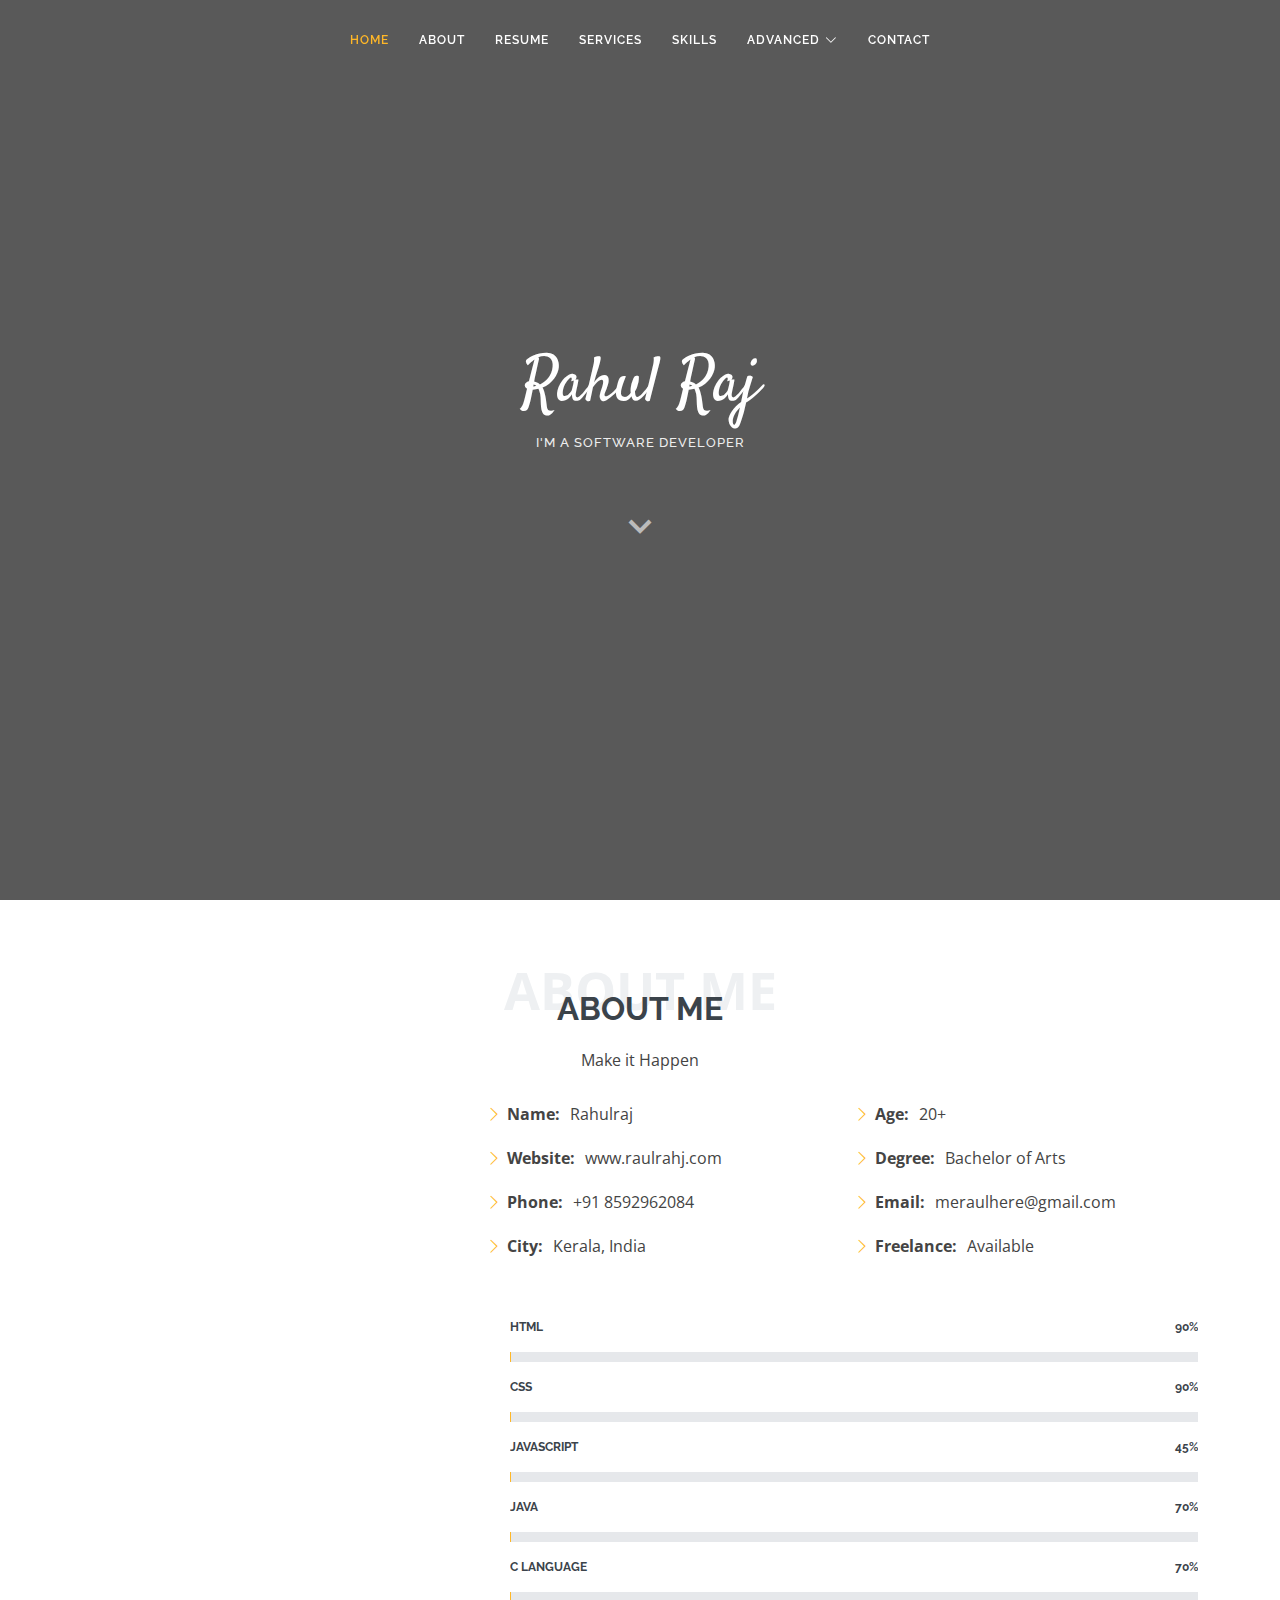
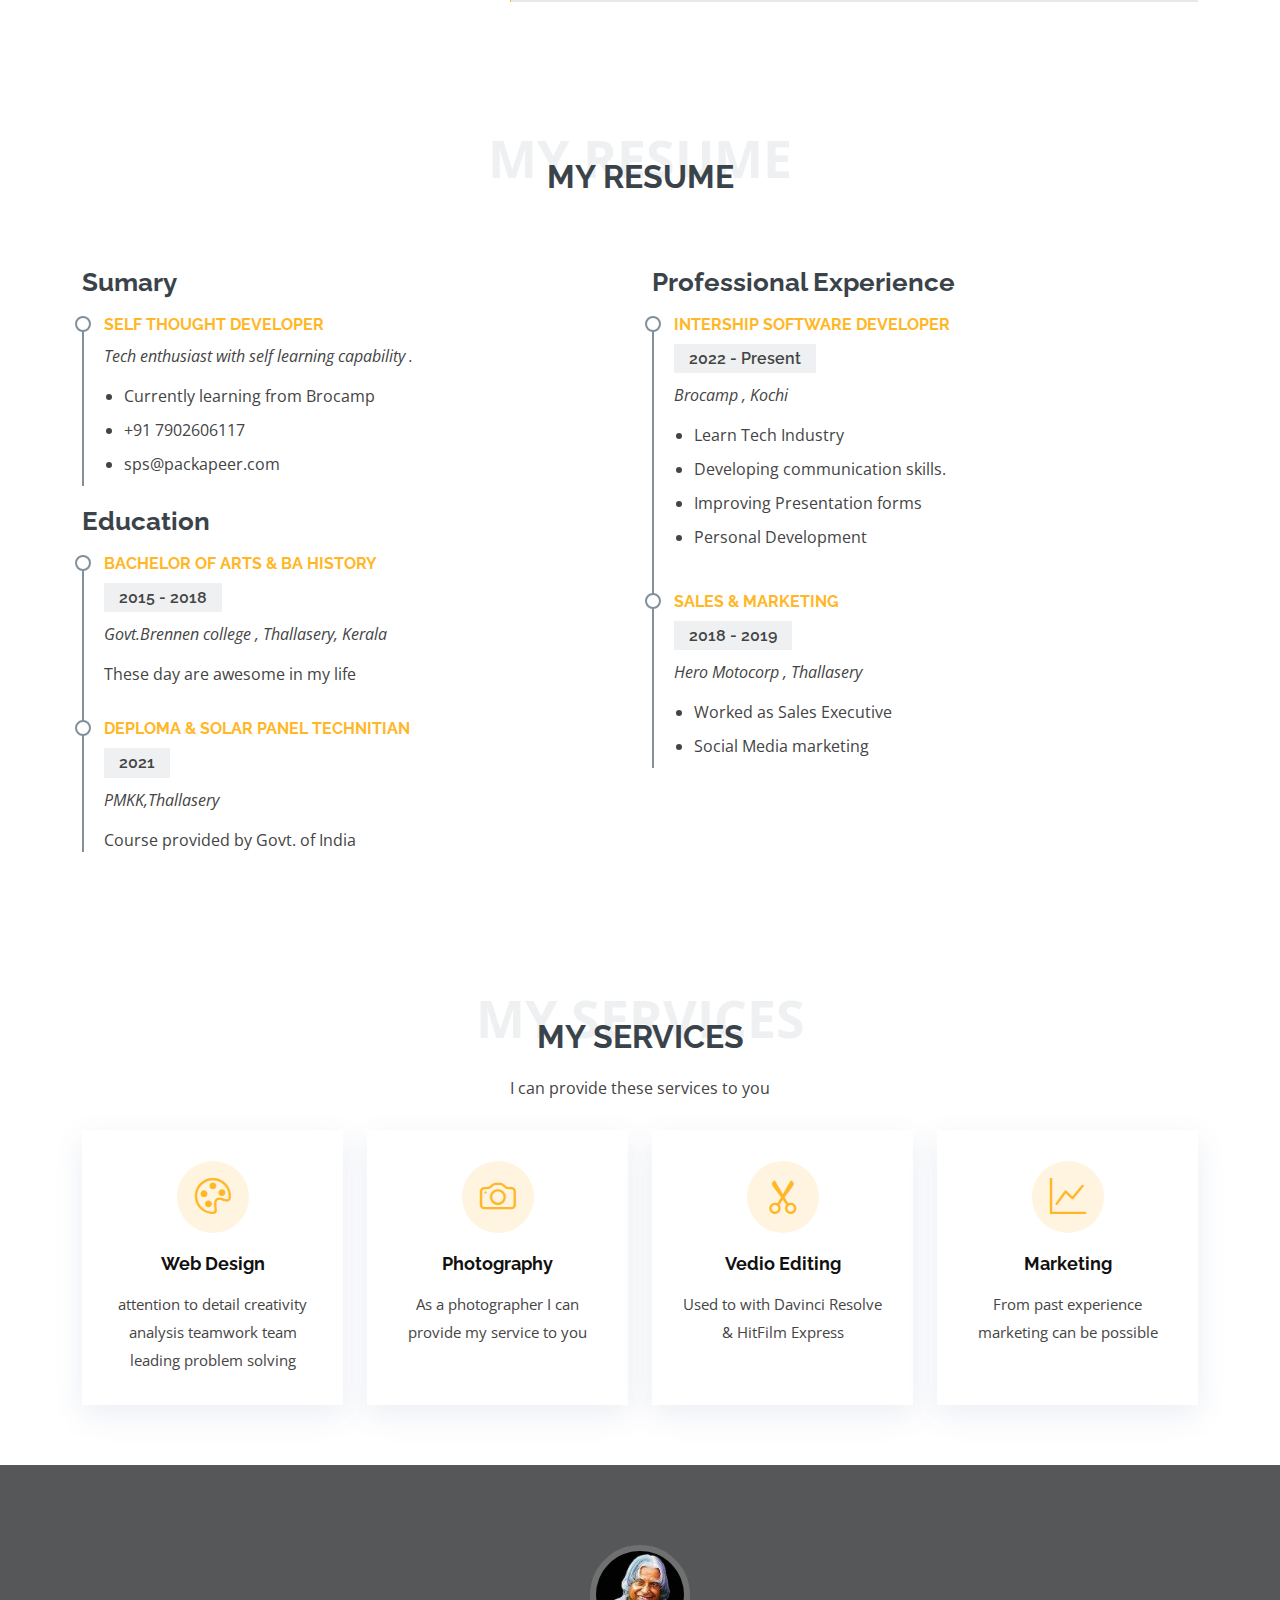
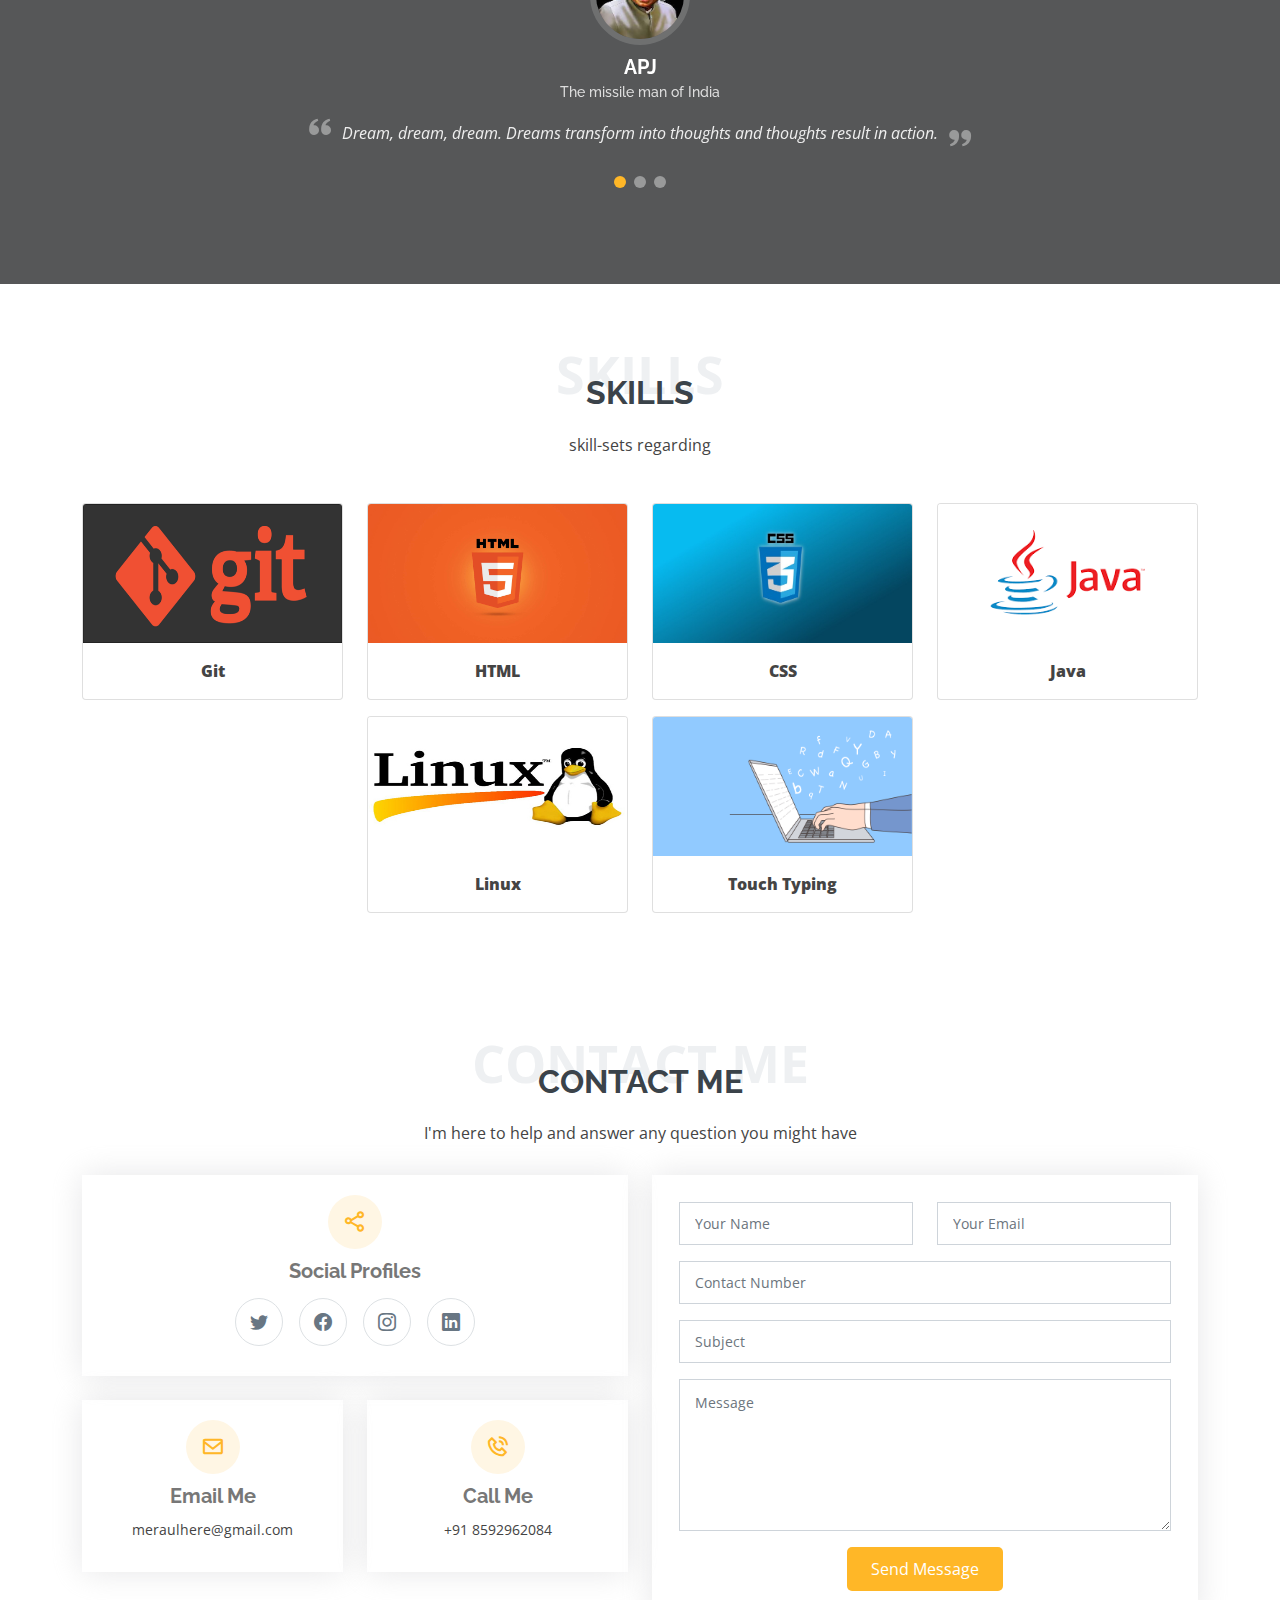
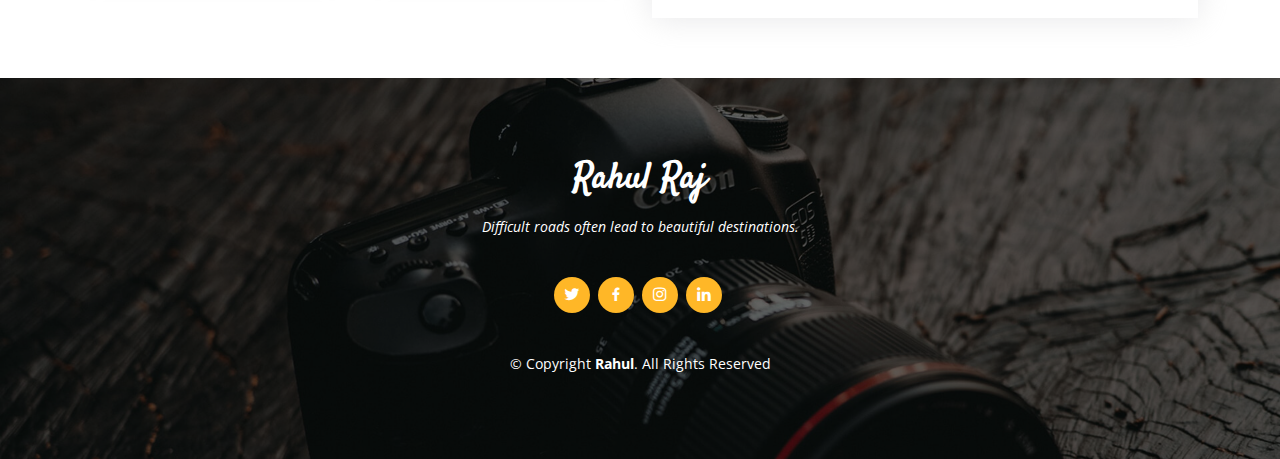
==== commit 8432ebd1: "img update" ====
--- a/index.html
+++ b/index.html
@@ -323,7 +323,7 @@
 
             <div class="swiper-slide">
               <div class="testimonial-item">
-                <img src="/media/apj.jpg" class="testimonial-img" alt="">
+                <img src="assets/img/apj.jpg" class="testimonial-img" alt="">
                 <h3>APJ</h3>
                 <h4>The missile man of India</h4>
                 <p>
@@ -336,7 +336,7 @@
 
             <div class="swiper-slide">
               <div class="testimonial-item">
-                <img src="/media/Sundar-1056109484.jpg" class="testimonial-img" alt="">
+                <img src="/assets/img/Sundar-1056109484.jpg" class="testimonial-img" alt="">
                 <h3>Sundar Pichai</h3>
                 <h4>CEO of Alphabet & Google</h4>
                 <p>
@@ -349,7 +349,7 @@
 
             <div class="swiper-slide">
               <div class="testimonial-item">
-                <img src="/media/Charlie-Chaplin.jpg" class="testimonial-img" alt="">
+                <img src="/assets/img/Charlie-Chaplin.jpg" class="testimonial-img" alt="">
                 <h3>Charlie Chaplin</h3>
                 <h4>English comic actor</h4>
                 <p>
@@ -410,7 +410,7 @@
 
           <div class="col-md-6 col-lg-3 d-flex align-items-stretch mb-5 mb-lg-0">
           <div class="card" style="width: 18rem;">
-            <img class="card-img-top" src="/media/git.png" alt="Card image cap">
+            <img class="card-img-top" src="./assets/img/git.png" alt="Card image cap">
             <div class="card-body">
               <p class="card-text">Git</p>
             </div>
@@ -418,7 +418,7 @@
           </div>
           <div class="col-md-6 col-lg-3 d-flex align-items-stretch mb-5 mb-lg-0">
           <div class="card" style="width: 18rem;">
-            <img class="card-img-top " src="/media/html.png" alt="Card image cap">
+            <img class="card-img-top " src="./assets/img/html.png" alt="Card image cap">
             <div class="card-body">
               <p class="card-text">HTML</p>
             </div>
@@ -426,7 +426,7 @@
         </div>
           <div class="col-md-6 col-lg-3 d-flex align-items-stretch mb-5 mb-lg-0">
           <div class="card" style="width: 18rem;">
-            <img class="card-img-top" src="/media/css.jpeg" alt="Card image cap">
+            <img class="card-img-top" src="./assets/img/css.jpeg" alt="Card image cap">
             <div class="card-body">
               <p class="card-text">CSS</p>
             </div>
@@ -434,7 +434,7 @@
         </div>
           <div class="col-md-6 col-lg-3 d-flex align-items-stretch mb-5 mb-lg-0">
           <div class="card" style="width: 18rem;">
-            <img class="card-img-top" src="/media/java.png" alt="Card image cap">
+            <img class="card-img-top" src="./assets/img/java.png" alt="Card image cap">
             <div class="card-body">
               <p class="card-text">Java</p>
             </div>
@@ -442,7 +442,7 @@
         </div>
           <div class="col-md-6 col-lg-3 d-flex align-items-stretch mb-5 mb-lg-0">
           <div class="card" style="width: 18rem;">
-            <img class="card-img-top " src="/media/linux-logo.jpg" alt="Card image cap">
+            <img class="card-img-top " src="./assets/img/linux-logo.jpg" alt="Card image cap">
             <div class="card-body">
               <p class="card-text">Linux</p>
             </div>
@@ -450,7 +450,7 @@
         </div>
           <div class="col-md-6 col-lg-3 d-flex align-items-stretch mb-5 mb-lg-0">
           <div class="card" style="width: 18rem;">
-            <img class="card-img-top" src="/media/type.png" alt="Card image cap">
+            <img class="card-img-top" src="./assets/img/type.png" alt="Card image cap">
             <div class="card-body">
               <p class="card-text">Touch Typing</p>
             </div>
--- a/assets/css/style.css
+++ b/assets/css/style.css
@@ -266,7 +266,7 @@
 #hero {
   width: 100%;
   height: 100vh;
-  background: url("/media/firstImg.jpg") top right;
+  background: url("./assets/img/firstImg.jpg") top right;
   background-size: cover;
   position: relative;
 }
@@ -522,7 +522,7 @@
   color: #82909c;
 }
 .about .image {
-  background: url("/media/Me.jpg.webp") center center no-repeat;
+  background: url("./assets/img/Me.jpg.webp") center center no-repeat;
   background-size: cover;
   min-height: 500px;
 }
@@ -665,7 +665,7 @@
 --------------------------------------------------------------*/
 .testimonials {
   padding: 80px 0;
-  background: url("/media/background.jpg") no-repeat;
+  background: url("./assets/img/background.jpg") no-repeat;
   background-position: center center;
   background-size: cover;
   position: relative;
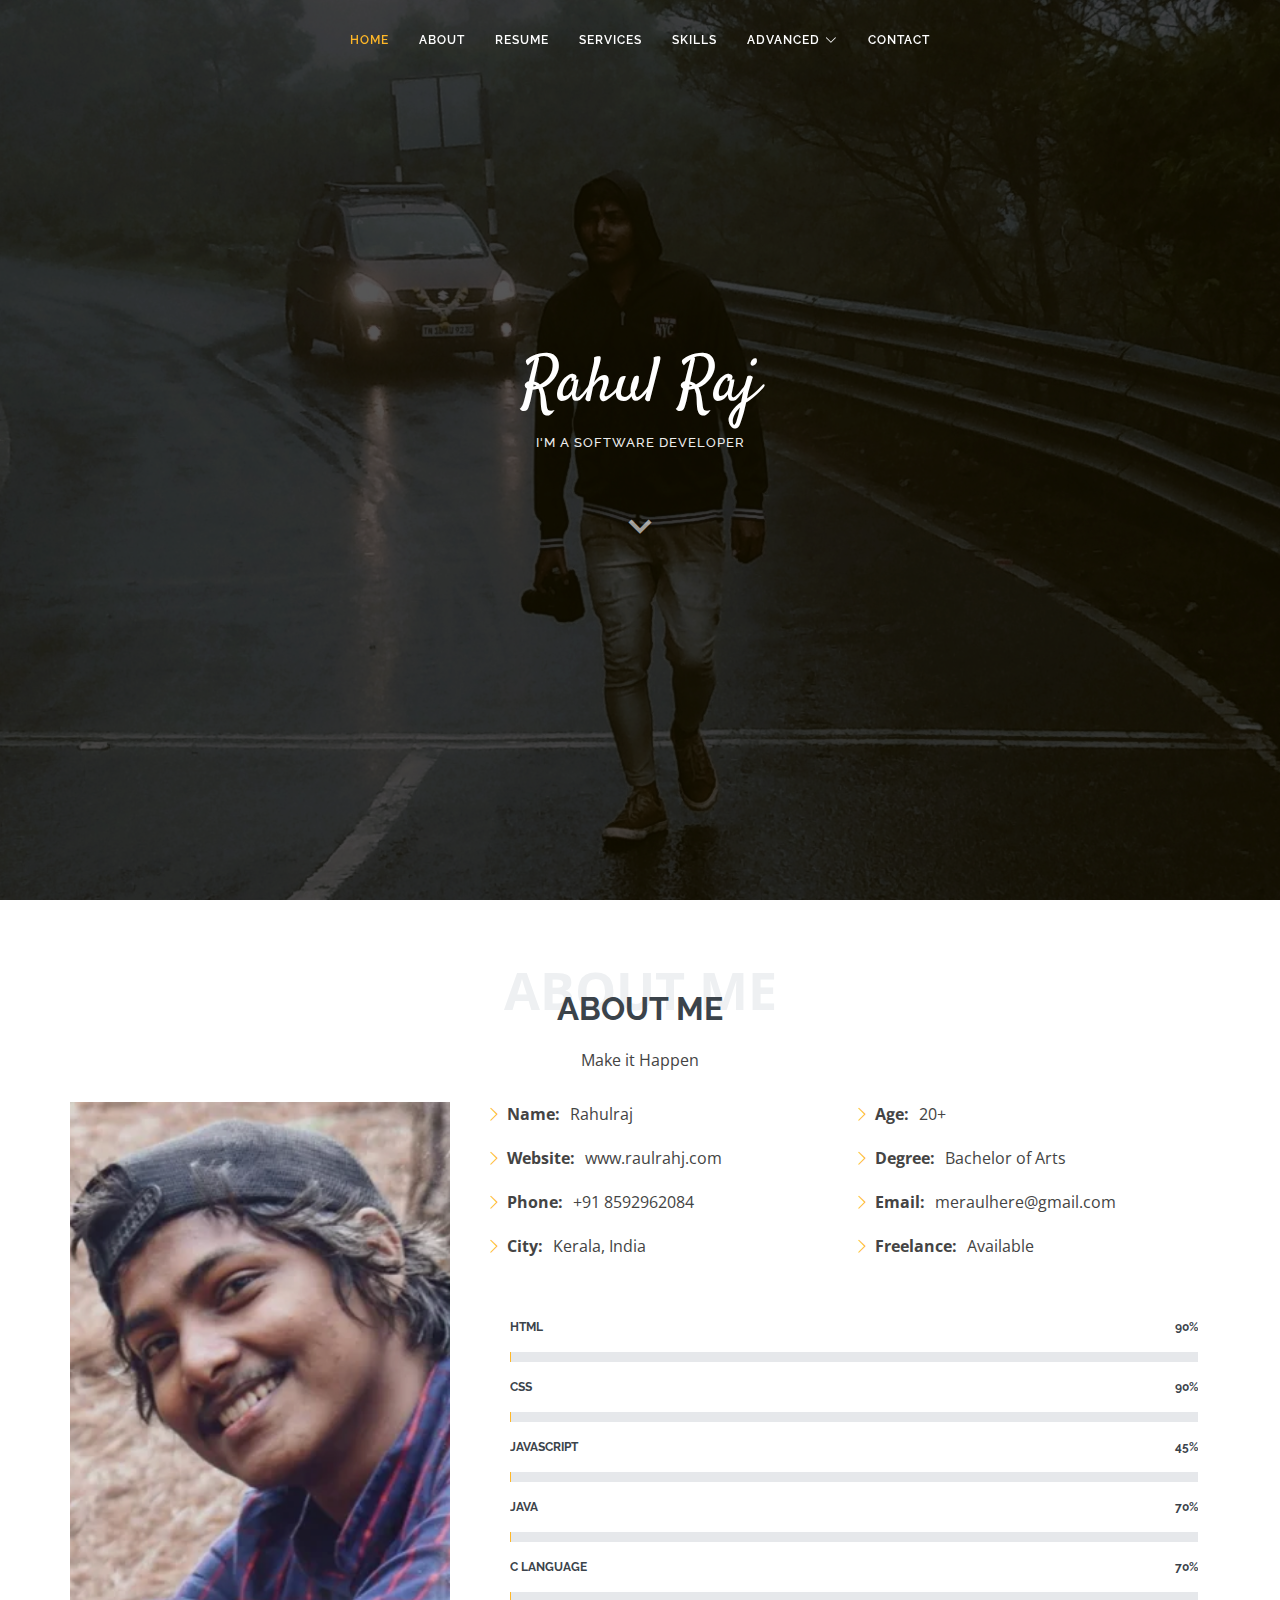
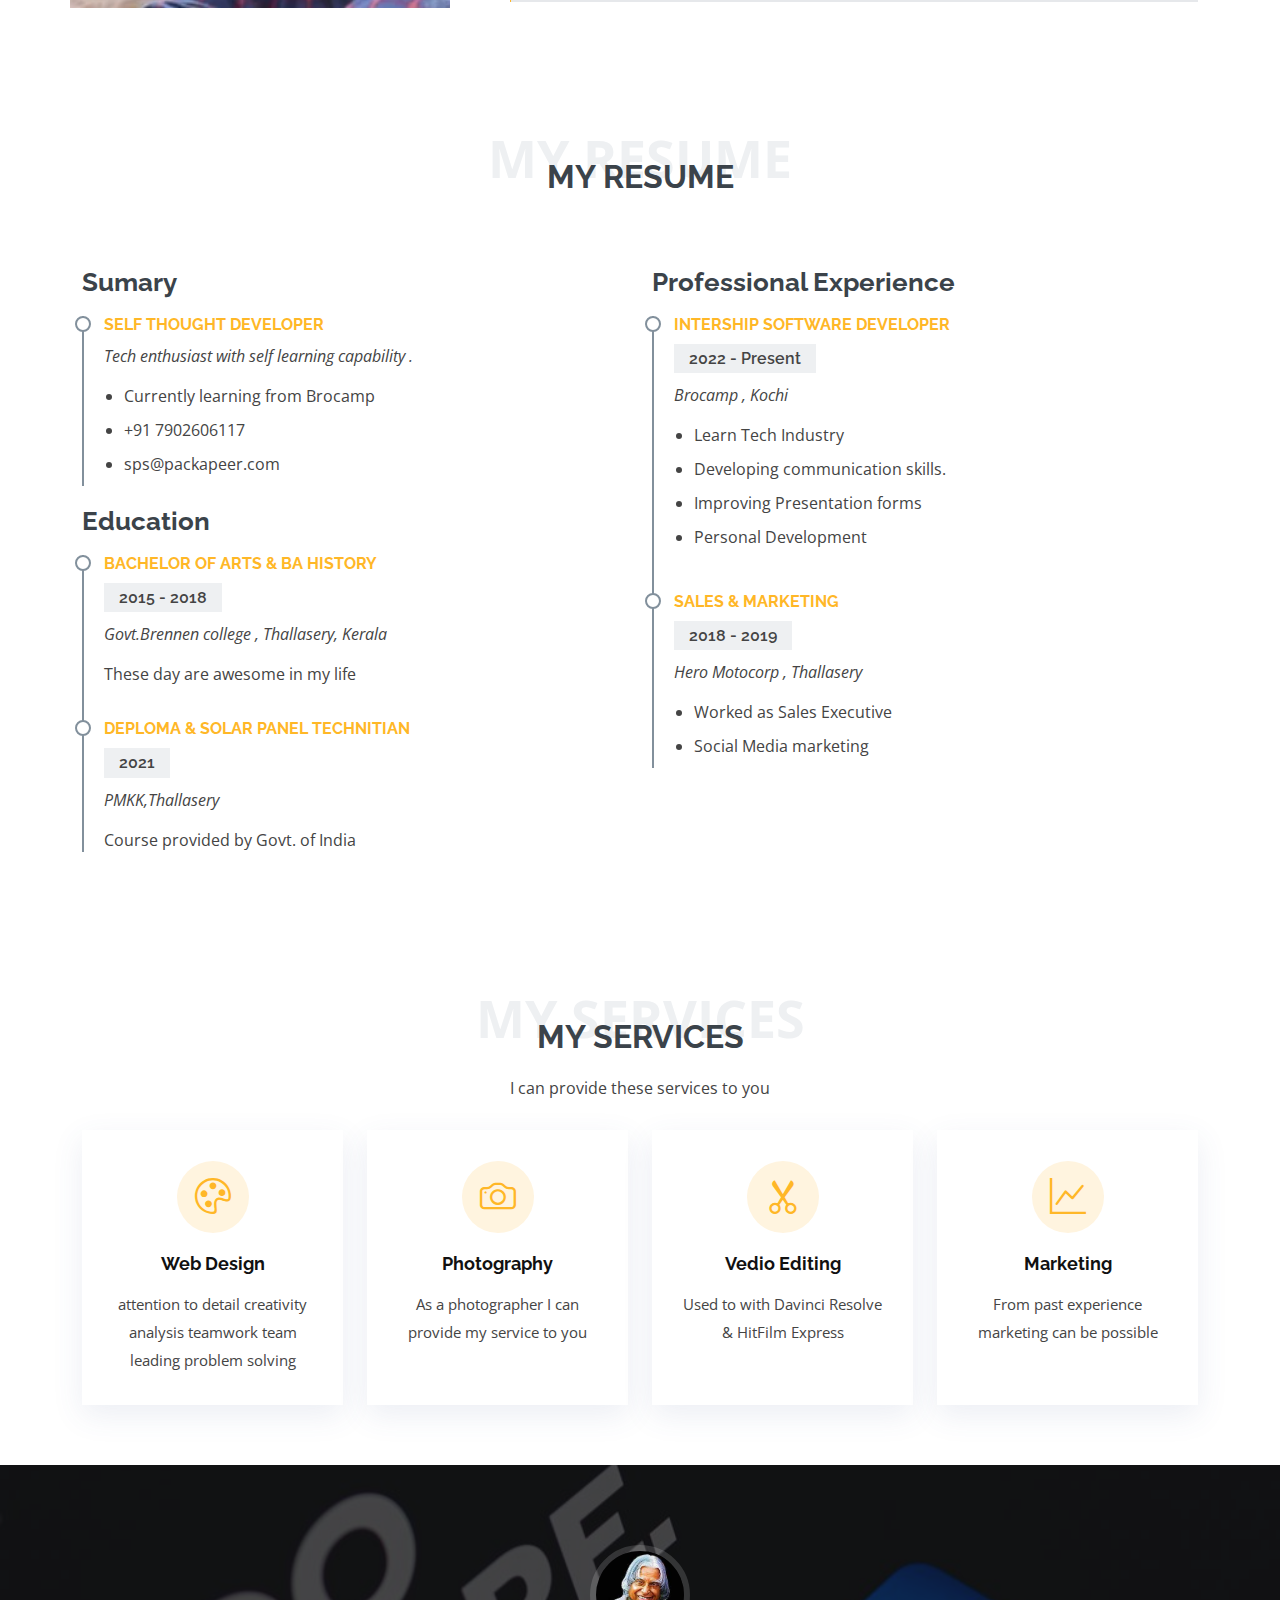
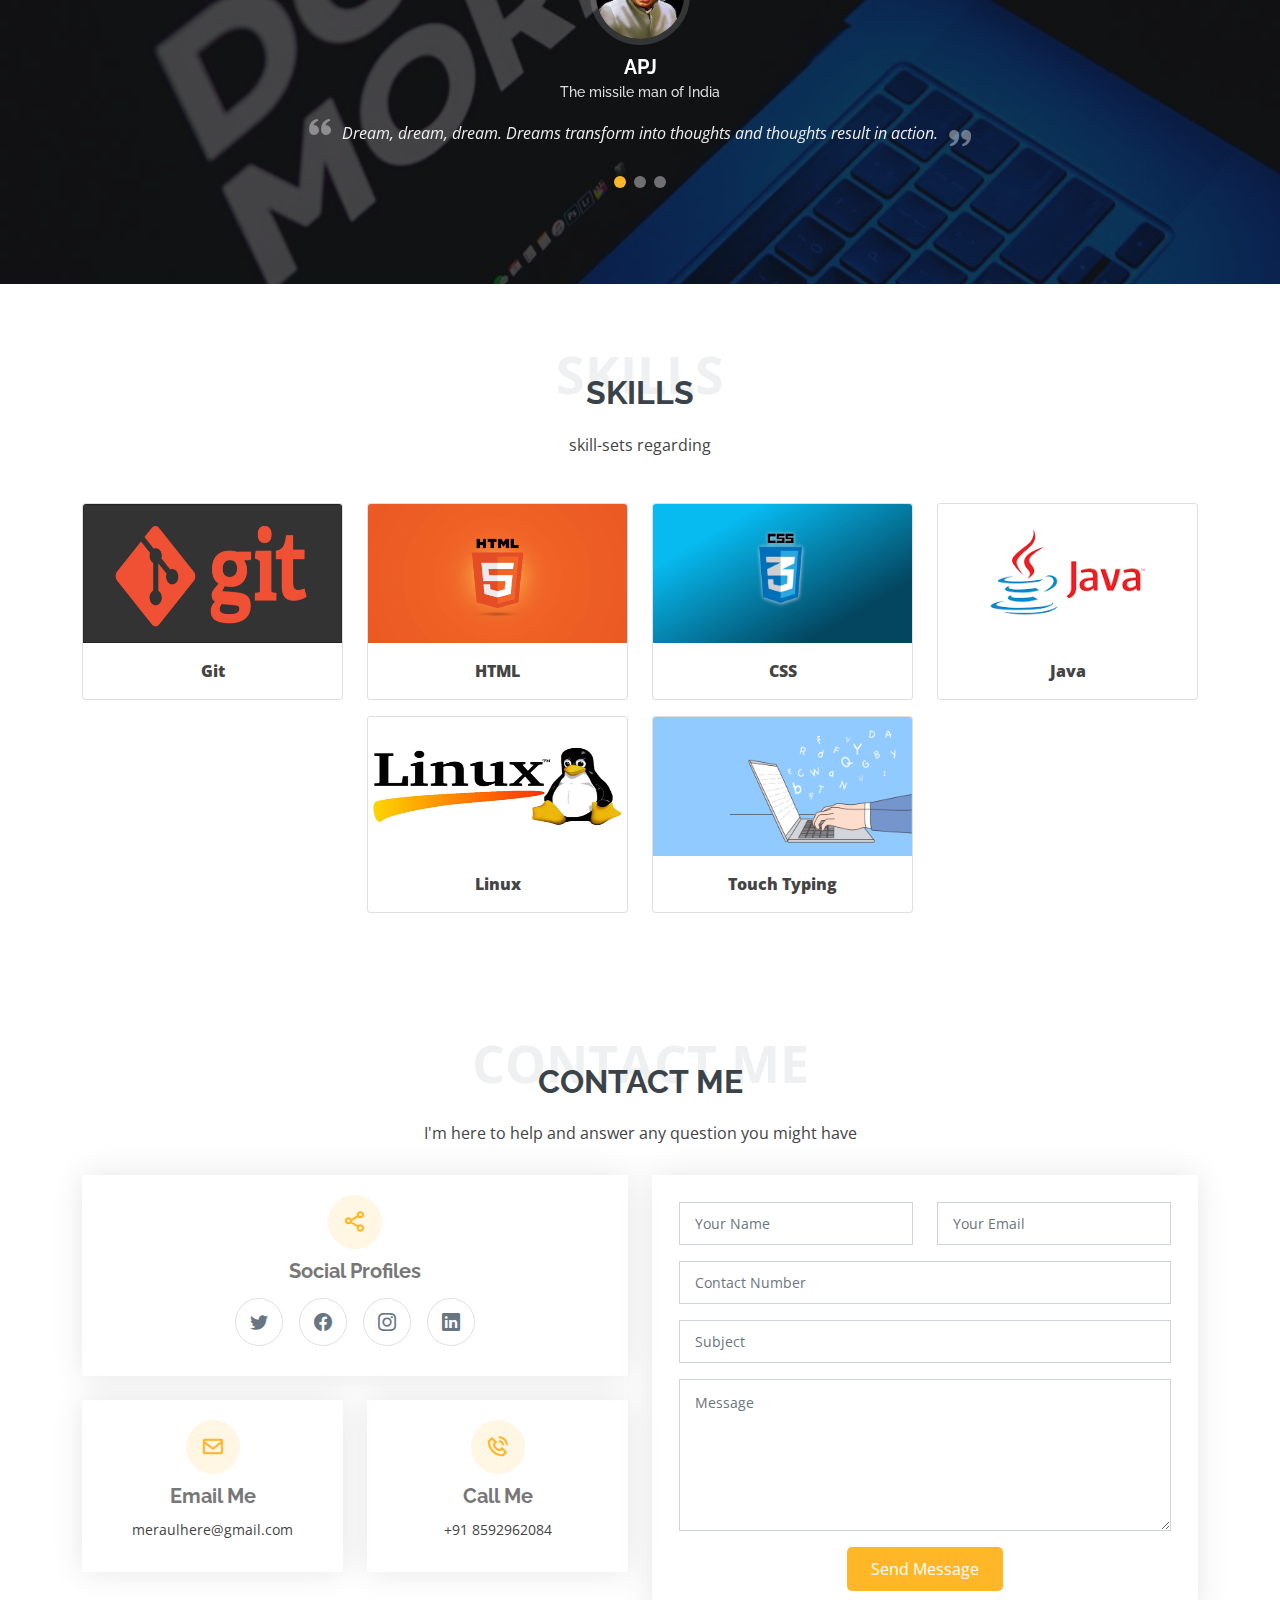
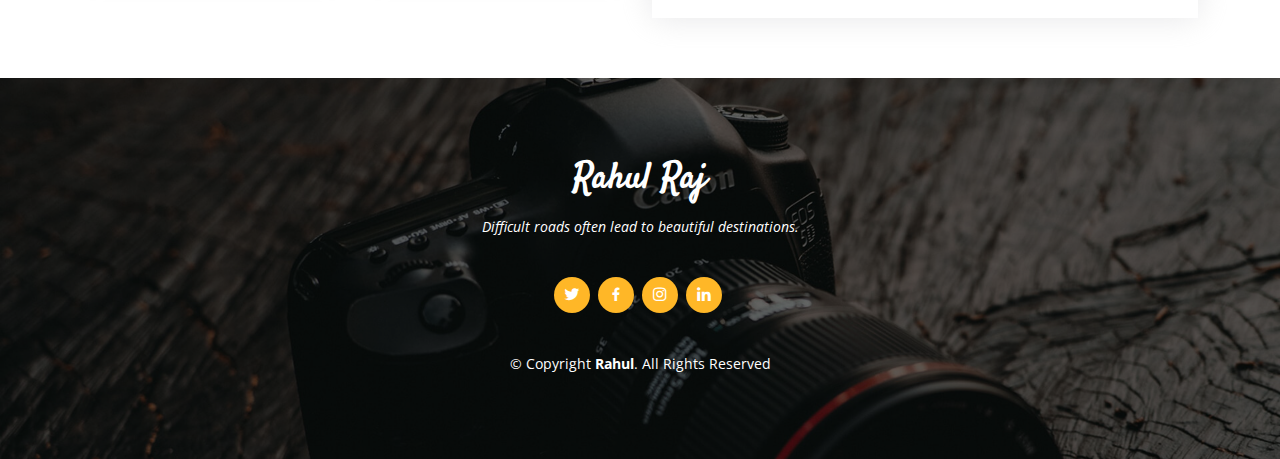
==== commit 759fb229: "title" ====
--- a/index.html
+++ b/index.html
@@ -6,6 +6,8 @@
   <meta content="width=device-width, initial-scale=1.0" name="viewport">
 
   <title>Raulrahj</title>
+  <link rel="icon" type="image/x-icon" href="./assets/img/me.jpg">
+
   <meta content="" name="description">
   <meta content="" name="keywords">
 
@@ -740,7 +742,7 @@
                 <div class="error-message"></div>
                 <div class="sent-message">Your message has been sent. Thank you!</div>
               </div>
-              <div class="text-center"><button type="submit">Send Message</button></div>
+              <div class="text-center"><button type="submit" id="submitbtn">Send Message</button></div>
             </form>
           </div>
 
--- a/assets/css/style.css
+++ b/assets/css/style.css
@@ -266,7 +266,7 @@
 #hero {
   width: 100%;
   height: 100vh;
-  background: url("./assets/img/firstImg.jpg") top right;
+  background: url("../img/firstImg.jpg") top right;
   background-size: cover;
   position: relative;
 }
@@ -522,7 +522,7 @@
   color: #82909c;
 }
 .about .image {
-  background: url("./assets/img/Me.jpg.webp") center center no-repeat;
+  background: url("../img/Me.jpg.webp") center center no-repeat;
   background-size: cover;
   min-height: 500px;
 }
@@ -665,7 +665,7 @@
 --------------------------------------------------------------*/
 .testimonials {
   padding: 80px 0;
-  background: url("./assets/img/background.jpg") no-repeat;
+  background: url("../img/background.jpg") no-repeat;
   background-position: center center;
   background-size: cover;
   position: relative;
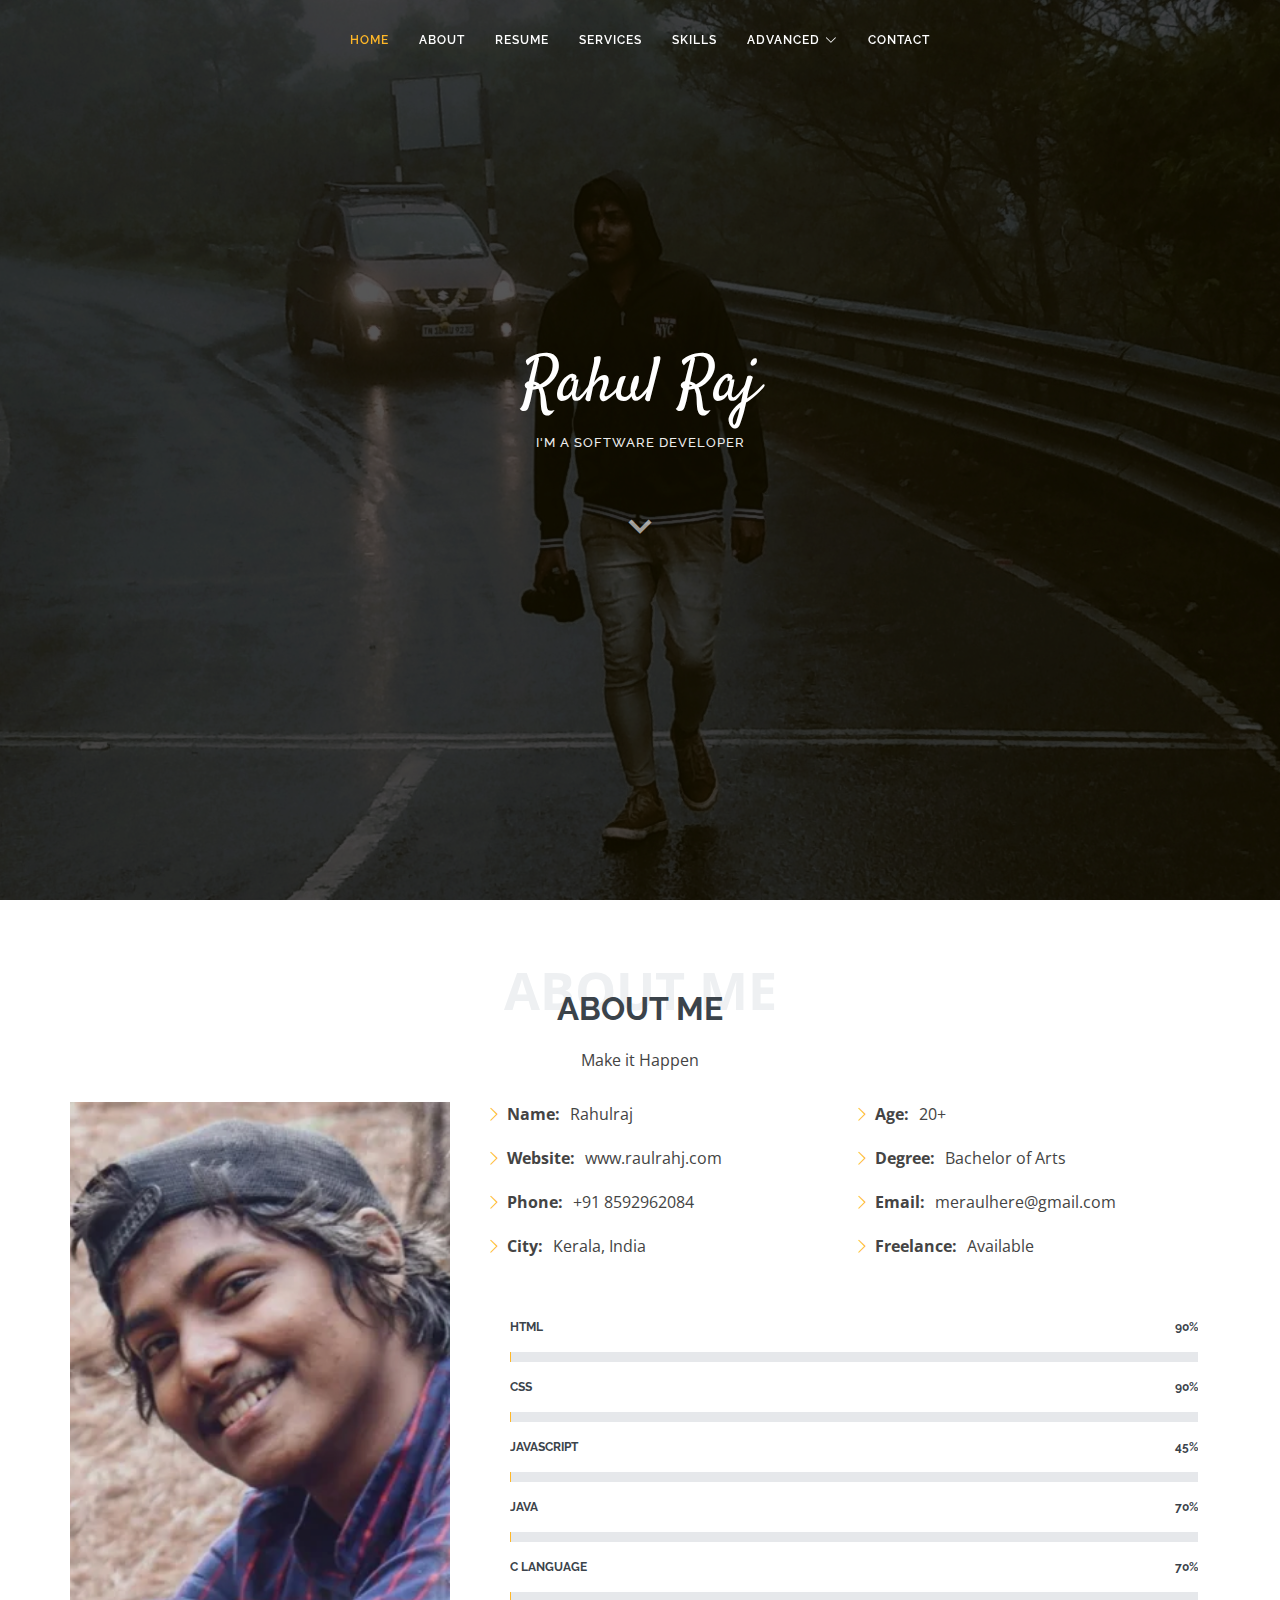
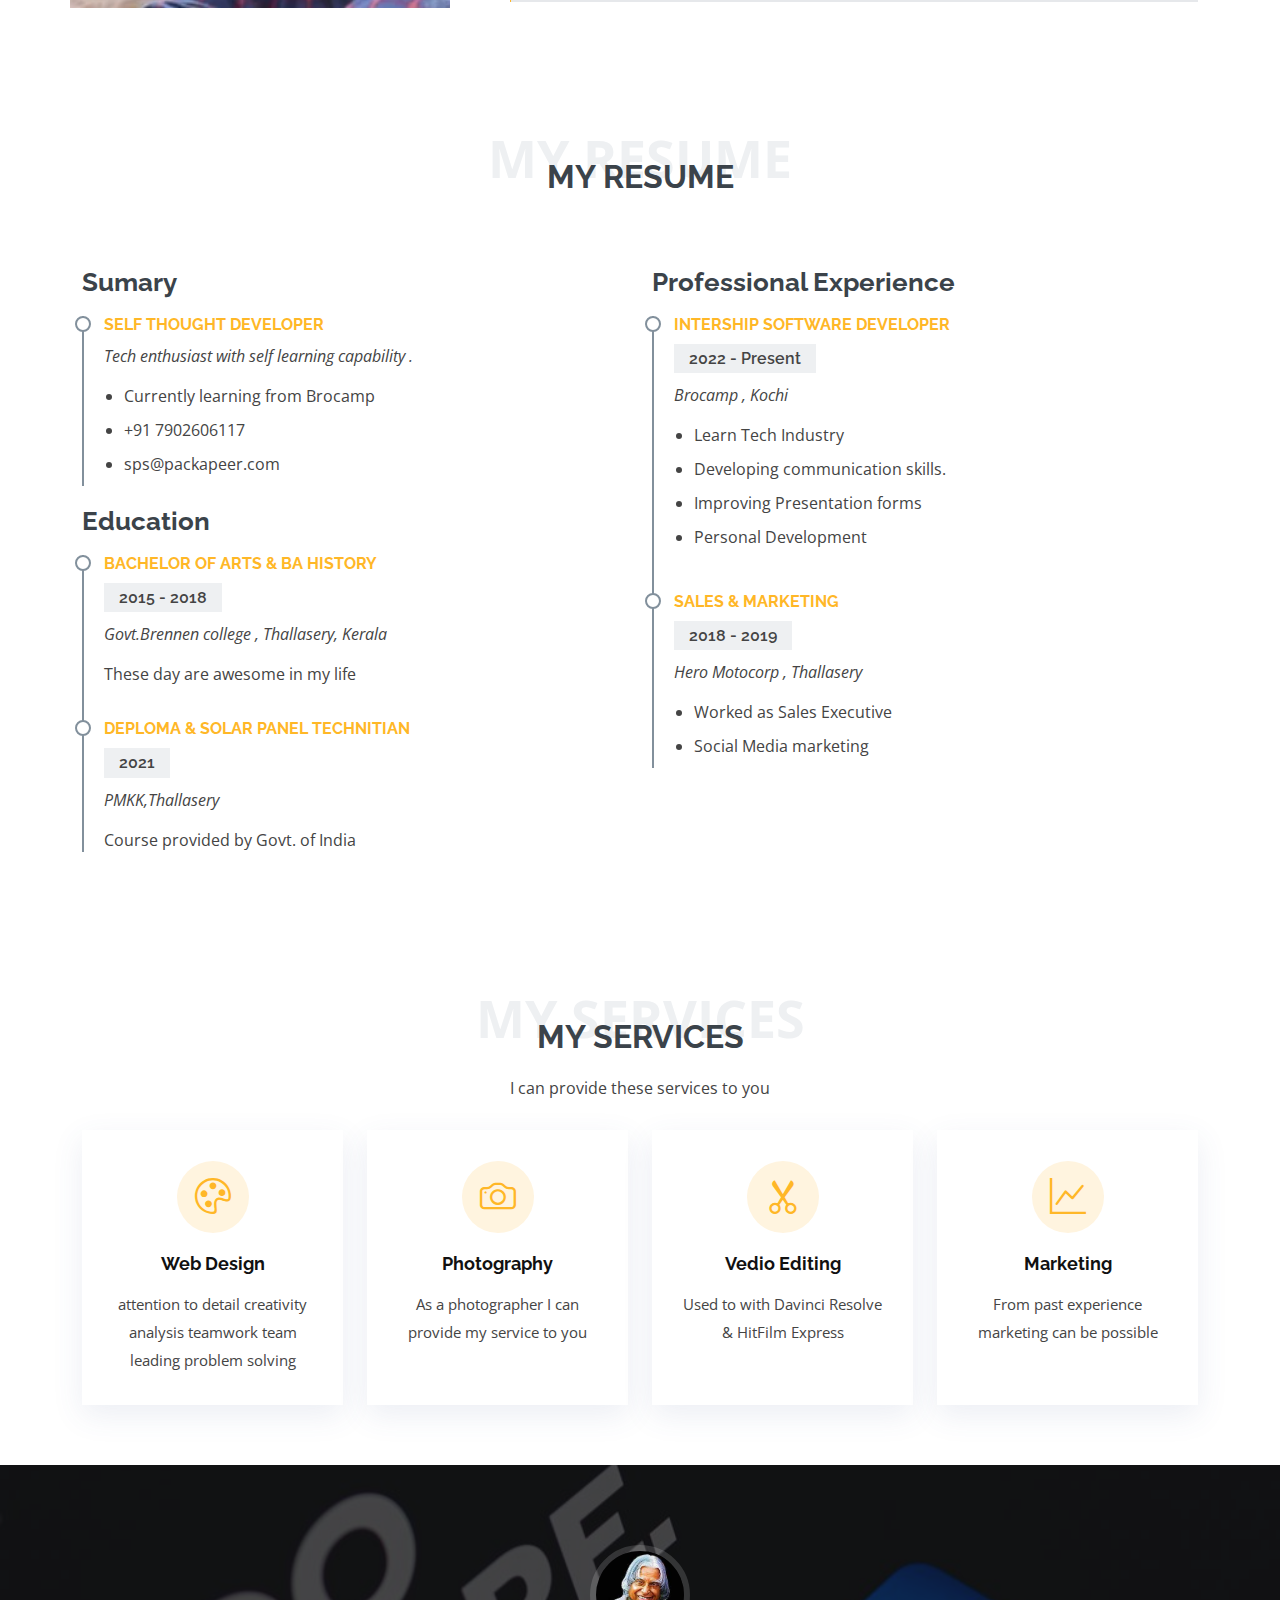
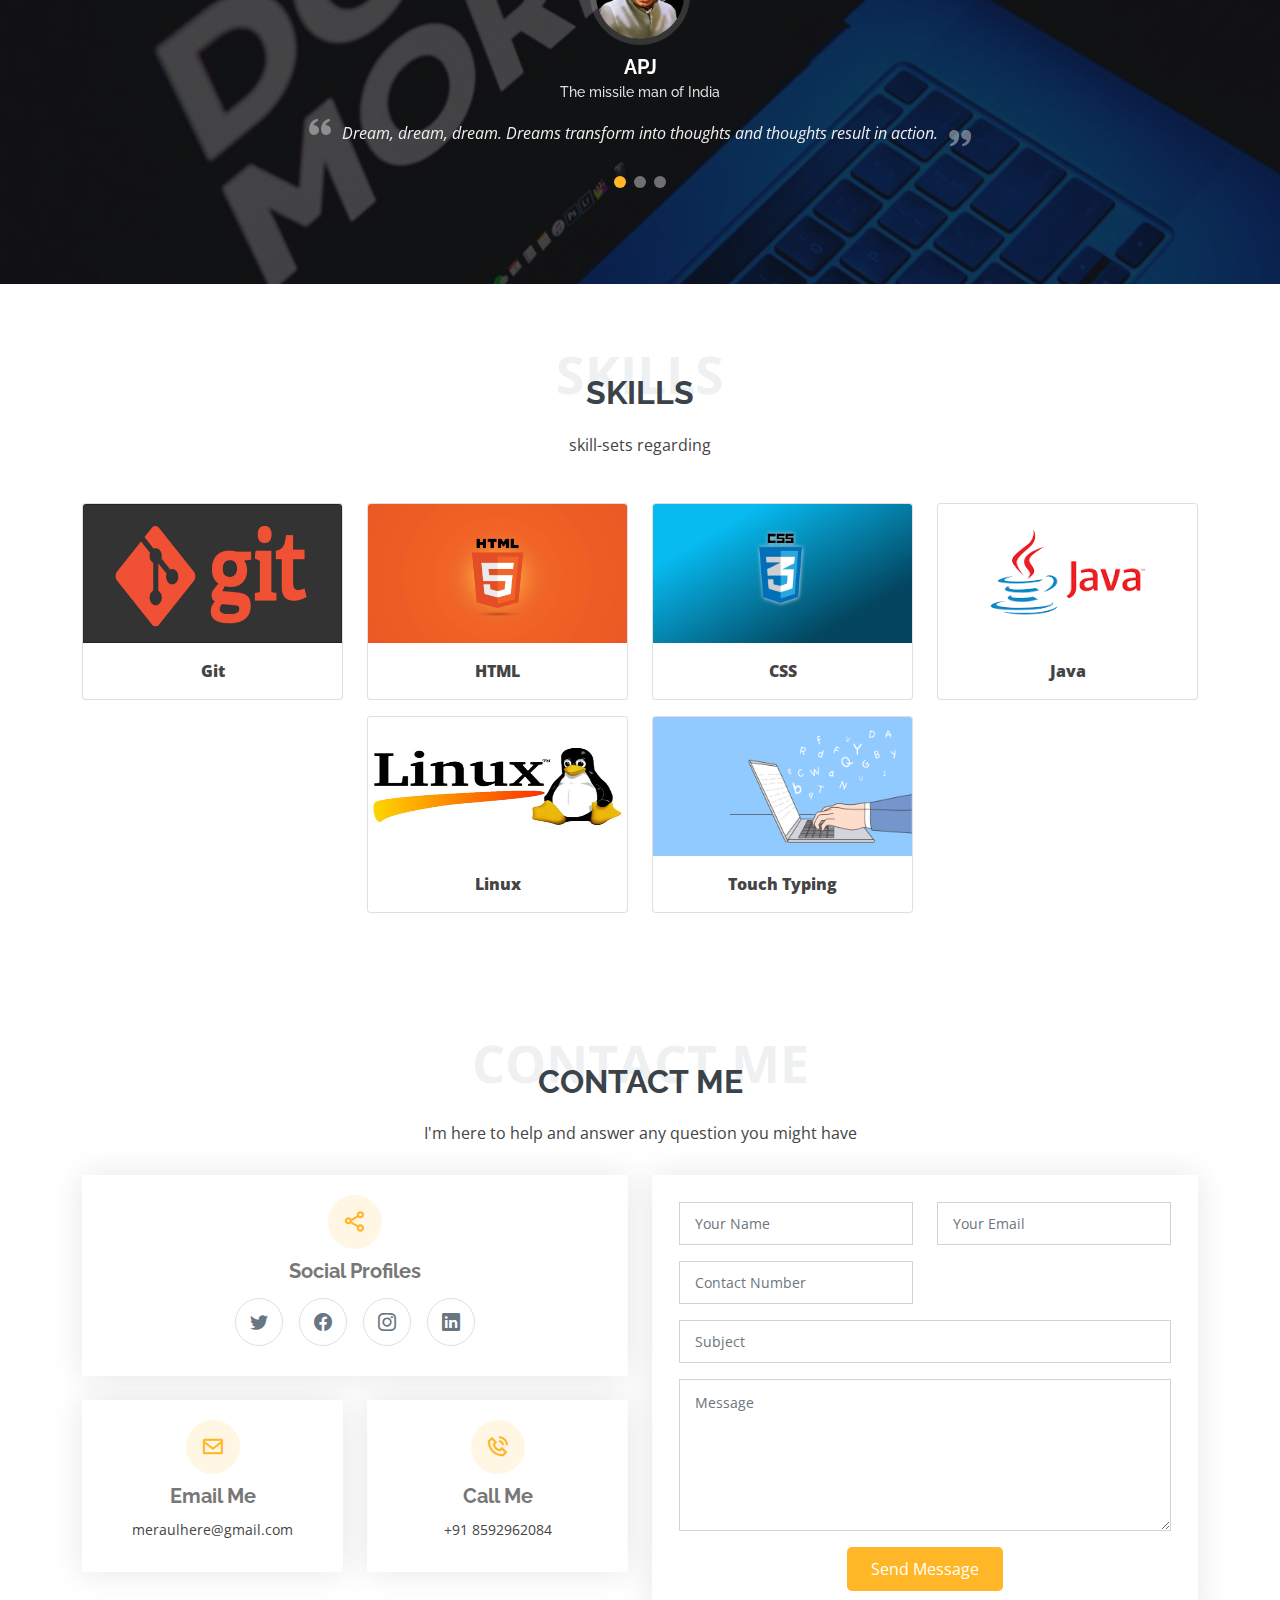
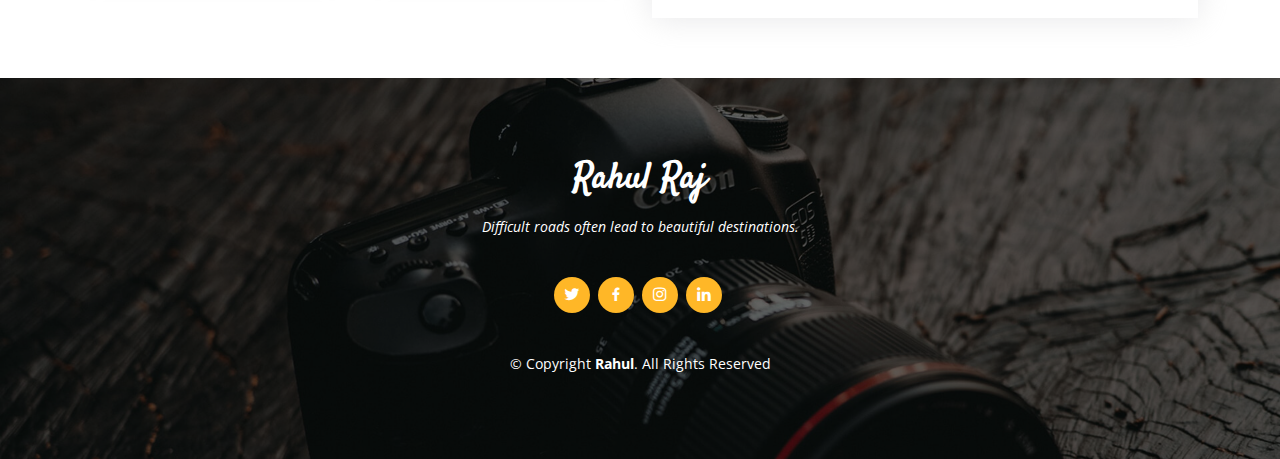
==== commit c005af6c: "contact" ====
--- a/index.html
+++ b/index.html
@@ -725,7 +725,7 @@
                 <div class="col-md-6 form-group mt-3 mt-md-0">
                   <input type="email" class="form-control" name="email" id="email" placeholder="Your Email" required>
                 </div>
-                <div class="form-group mt-3">
+                <div class="form-group mt-3 col-md-6">
                   <input type="text" class="form-control" name="number" id="phone" placeholder="Contact Number" required>
                 </div>
                 
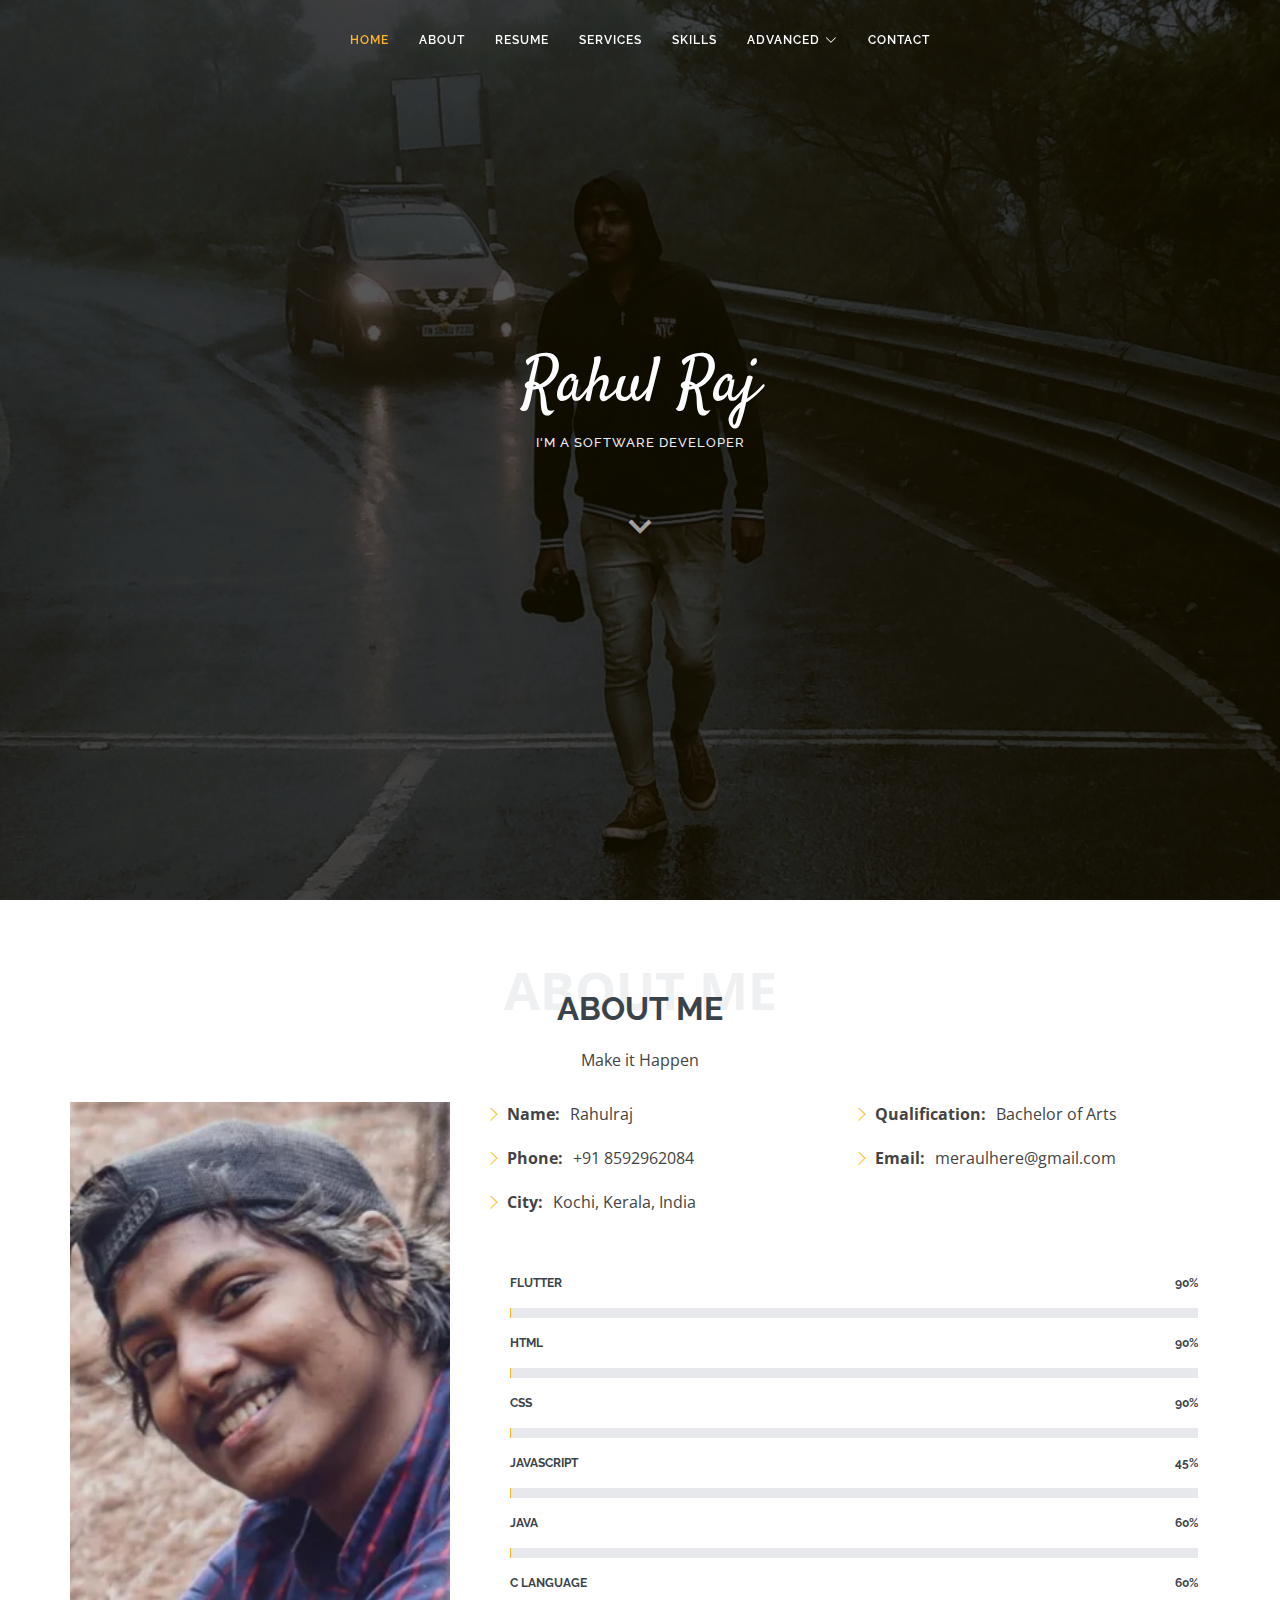
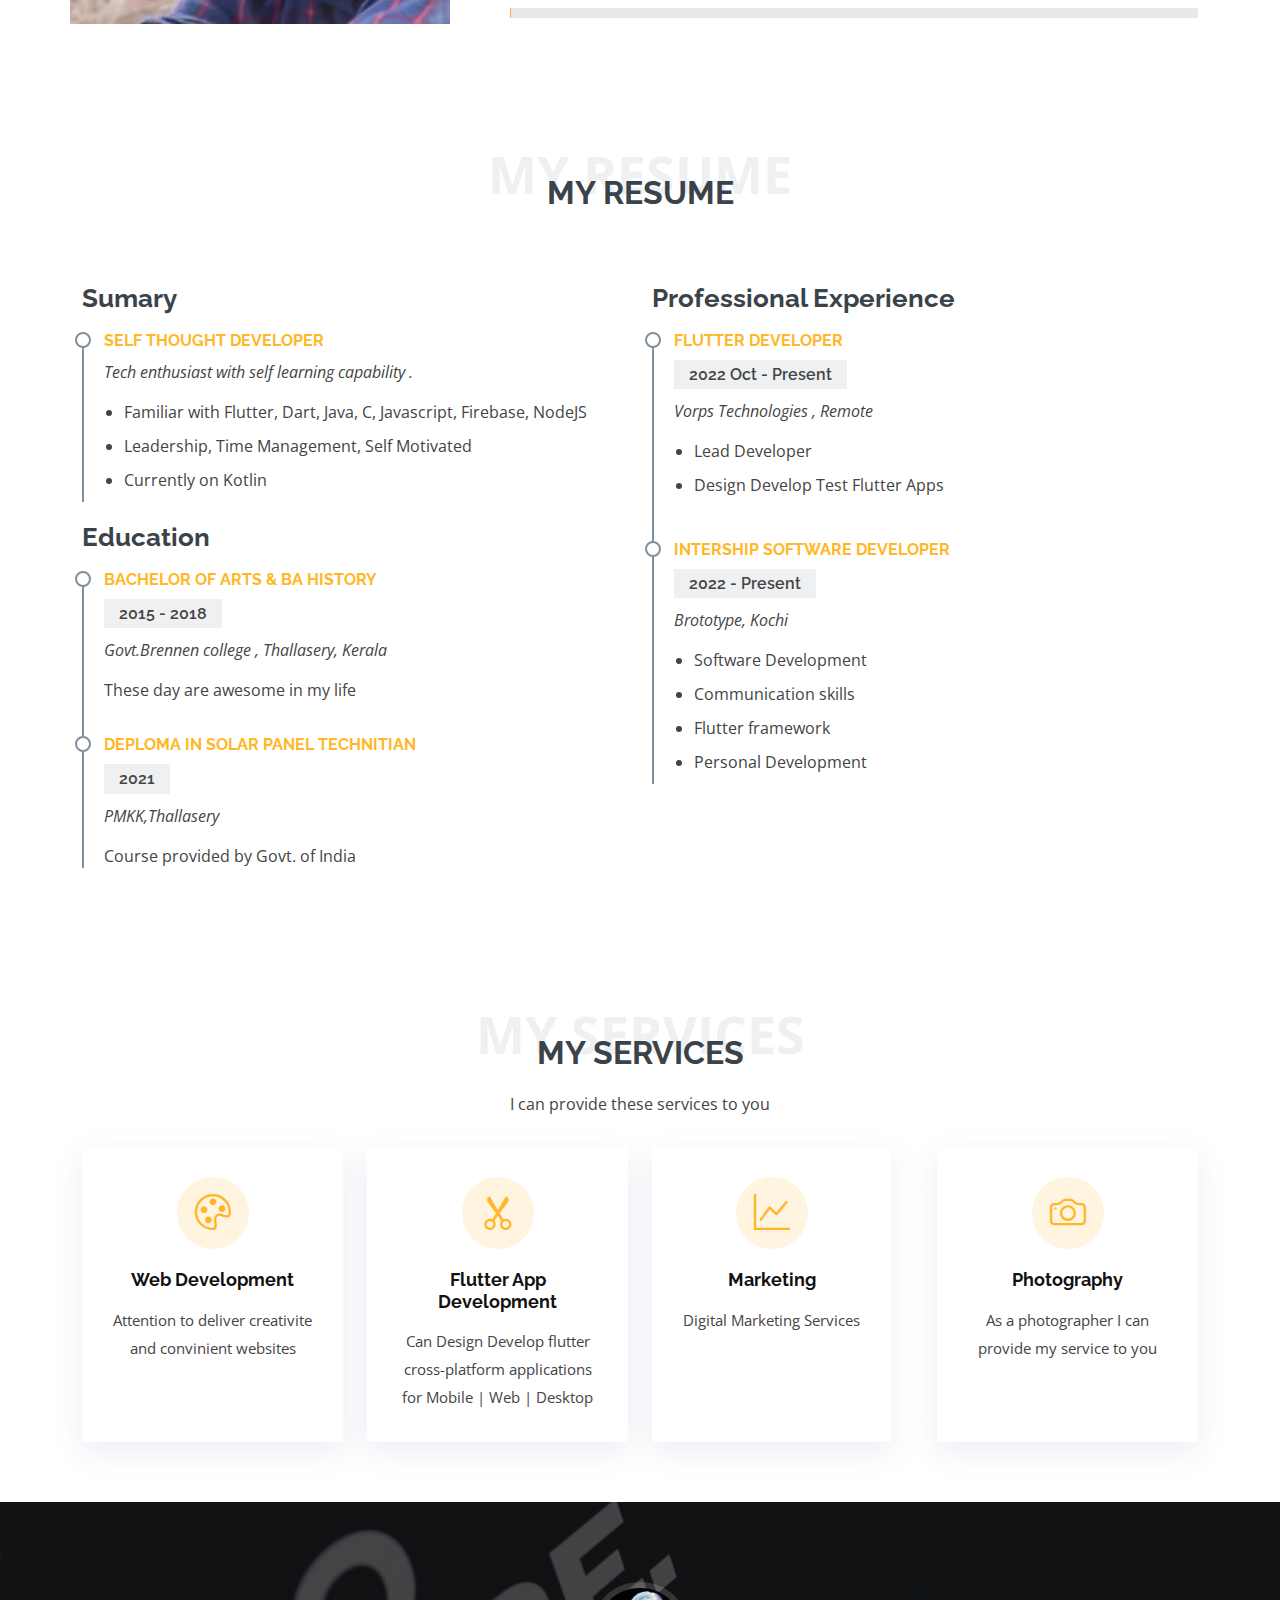
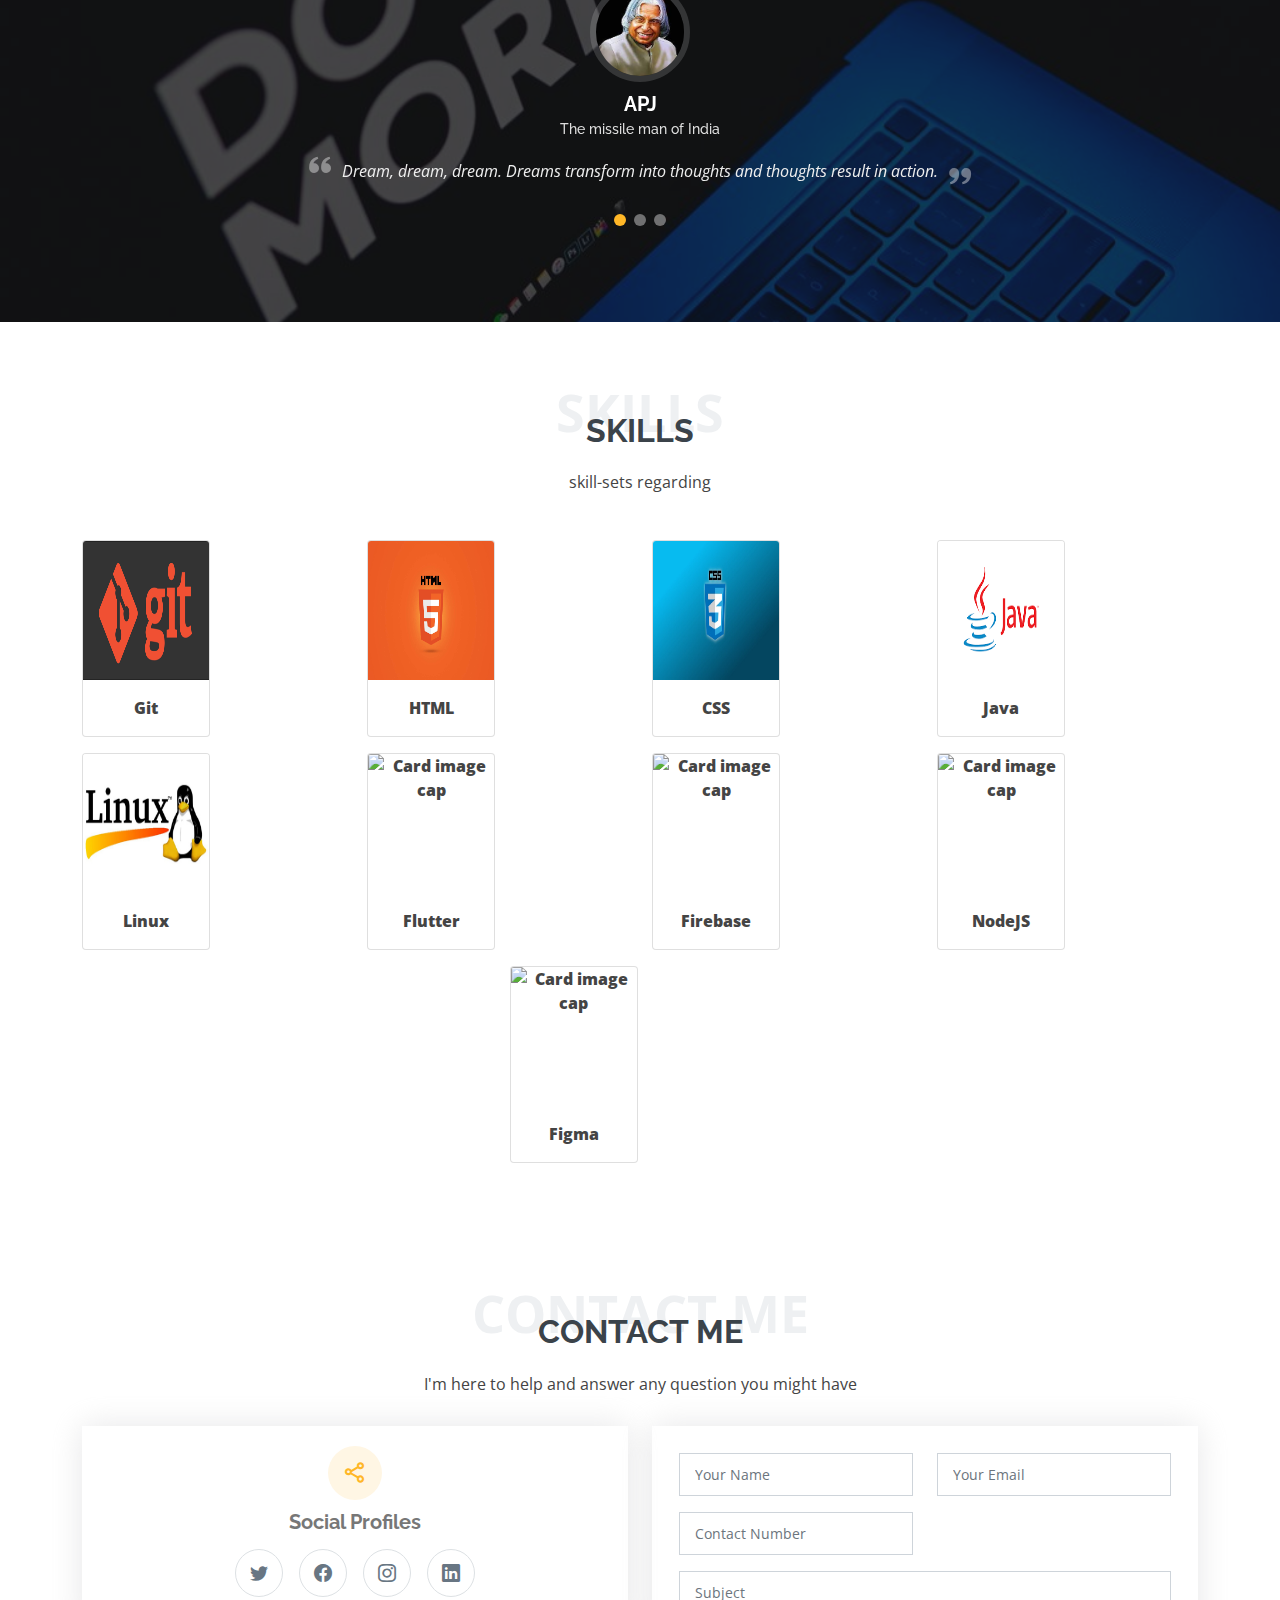
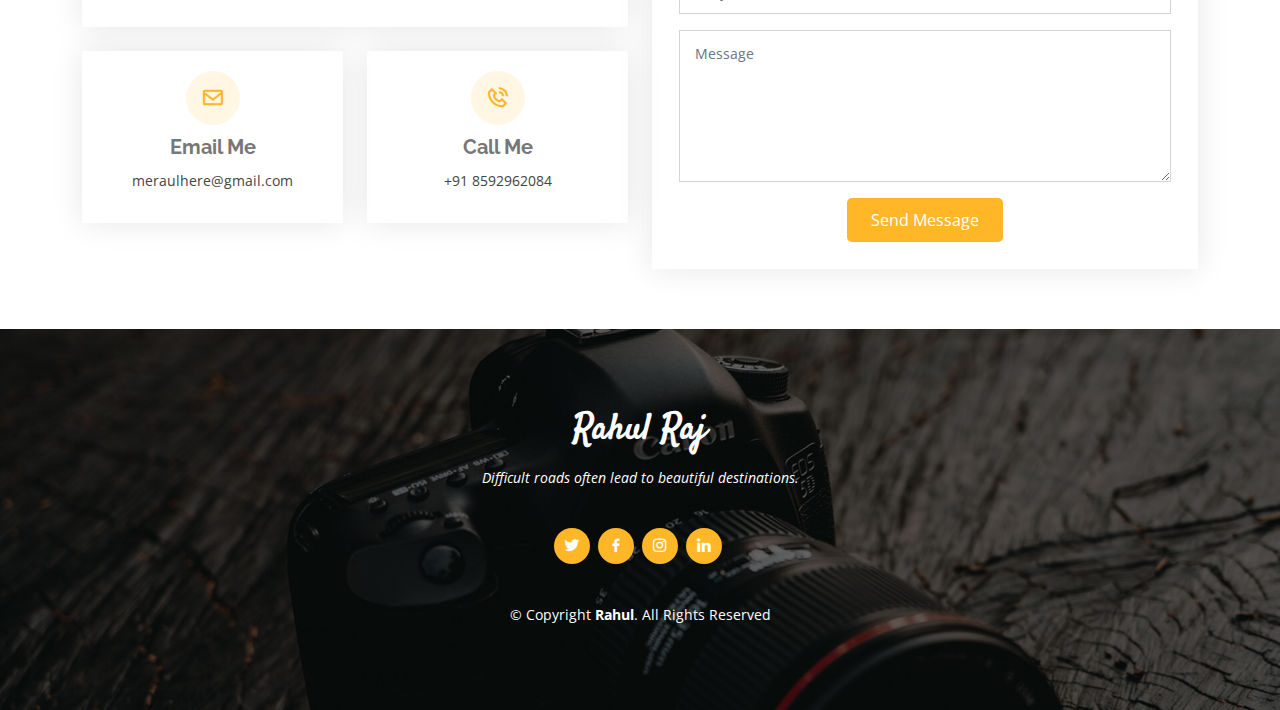
==== commit 77f4c2c6: "updated 2023 Oct" ====
--- a/index.html
+++ b/index.html
@@ -16,7 +16,9 @@
   <link href="assets/img/apple-touch-icon.png" rel="apple-touch-icon">
 
   <!-- Google Fonts -->
-  <link href="https://fonts.googleapis.com/css?family=Open+Sans:300,300i,400,400i,600,600i,700,700i|Raleway:300,300i,400,400i,500,500i,600,600i,700,700i|Satisfy" rel="stylesheet">
+  <link
+    href="https://fonts.googleapis.com/css?family=Open+Sans:300,300i,400,400i,600,600i,700,700i|Raleway:300,300i,400,400i,500,500i,600,600i,700,700i|Satisfy"
+    rel="stylesheet">
 
   <!-- Vendor CSS Files -->
   <link href="assets/vendor/bootstrap/css/bootstrap.min.css" rel="stylesheet">
@@ -102,17 +104,18 @@
                 <div class="col-lg-6">
                   <ul>
                     <li><i class="bi bi-chevron-right"></i> <strong>Name:</strong> <span>Rahulraj</span></li>
-                    <li><i class="bi bi-chevron-right"></i> <strong>Website:</strong> <span>www.raulrahj.com</span></li>
+                    <!-- <li><i class="bi bi-chevron-right"></i> <strong>Website:</strong> <span>www.raulrahj.com</span></li> -->
                     <li><i class="bi bi-chevron-right"></i> <strong>Phone:</strong> <span>+91 8592962084</span></li>
-                    <li><i class="bi bi-chevron-right"></i> <strong>City:</strong> <span>Kerala, India</span></li>
+                    <li><i class="bi bi-chevron-right"></i> <strong>City:</strong> <span>Kochi, Kerala, India</span></li>
                   </ul>
                 </div>
                 <div class="col-lg-6">
                   <ul>
-                    <li><i class="bi bi-chevron-right"></i> <strong>Age:</strong> <span>20+</span></li>
-                    <li><i class="bi bi-chevron-right"></i> <strong>Degree:</strong> <span>Bachelor of Arts</span></li>
-                    <li><i class="bi bi-chevron-right"></i> <strong>Email:</strong> <span>meraulhere@gmail.com</span></li>
-                    <li><i class="bi bi-chevron-right"></i> <strong>Freelance:</strong> <span>Available</span></li>
+                    <!-- <li><i class="bi bi-chevron-right"></i> <strong>Age:</strong> <span>20+</span></li> -->
+                    <li><i class="bi bi-chevron-right"></i> <strong>Qualification:</strong> <span>Bachelor of Arts</span></li>
+                    <li><i class="bi bi-chevron-right"></i> <strong>Email:</strong> <span>meraulhere@gmail.com</span>
+                    </li>
+                    <!-- <li><i class="bi bi-chevron-right"></i> <strong>Freelance:</strong> <span>Available</span></li> -->
                   </ul>
                 </div>
               </div>
@@ -151,45 +154,58 @@
               <!-- </div>
             </div>End .content -->
 
-            <div class="skills-content ps-lg-4">
-              <div class="progress">
-                <span class="skill">HTML <i class="val">90%</i></span>
-                <div class="progress-bar-wrap">
-                  <div class="progress-bar" role="progressbar" aria-valuenow="90" aria-valuemin="0" aria-valuemax="100"></div>
-                </div>
-              </div>
-
-              <div class="progress">
-                <span class="skill">CSS <i class="val">90%</i></span>
-                <div class="progress-bar-wrap">
-                  <div class="progress-bar" role="progressbar" aria-valuenow="90" aria-valuemin="0" aria-valuemax="100"></div>
-                </div>
-              </div>
-
-              <div class="progress">
-                <span class="skill">JavaScript <i class="val">45%</i></span>
-                <div class="progress-bar-wrap">
-                  <div class="progress-bar" role="progressbar" aria-valuenow="45" aria-valuemin="0" aria-valuemax="100"></div>
-                </div>
-              </div>
-              <div class="progress">
-                <span class="skill">JAVA <i class="val">70%</i></span>
-                <div class="progress-bar-wrap">
-                  <div class="progress-bar" role="progressbar" aria-valuenow="70" aria-valuemin="0" aria-valuemax="100"></div>
-                </div>
-              </div>
-              <div class="progress">
-                <span class="skill">C Language <i class="val">70%</i></span>
-                <div class="progress-bar-wrap">
-                  <div class="progress-bar" role="progressbar" aria-valuenow="70" aria-valuemin="0" aria-valuemax="100"></div>
-                </div>
-              </div>
-            </div>
-
-          </div>
-        </div>
-
-      </div>
+              <div class="skills-content ps-lg-4">
+                <div class="progress">
+                  <span class="skill">Flutter <i class="val">90%</i></span>
+                  <div class="progress-bar-wrap">
+                    <div class="progress-bar" role="progressbar" aria-valuenow="90" aria-valuemin="0"
+                      aria-valuemax="100"></div>
+                  </div>
+                </div>
+
+                <div class="progress">
+                  <span class="skill">HTML <i class="val">90%</i></span>
+                  <div class="progress-bar-wrap">
+                    <div class="progress-bar" role="progressbar" aria-valuenow="90" aria-valuemin="0"
+                      aria-valuemax="100"></div>
+                  </div>
+                </div>
+
+                <div class="progress">
+                  <span class="skill">CSS <i class="val">90%</i></span>
+                  <div class="progress-bar-wrap">
+                    <div class="progress-bar" role="progressbar" aria-valuenow="90" aria-valuemin="0"
+                      aria-valuemax="100"></div>
+                  </div>
+                </div>
+
+                <div class="progress">
+                  <span class="skill">JavaScript <i class="val">45%</i></span>
+                  <div class="progress-bar-wrap">
+                    <div class="progress-bar" role="progressbar" aria-valuenow="45" aria-valuemin="0"
+                      aria-valuemax="100"></div>
+                  </div>
+                </div>
+                <div class="progress">
+                  <span class="skill">JAVA <i class="val">60%</i></span>
+                  <div class="progress-bar-wrap">
+                    <div class="progress-bar" role="progressbar" aria-valuenow="70" aria-valuemin="0"
+                      aria-valuemax="100"></div>
+                  </div>
+                </div>
+                <div class="progress">
+                  <span class="skill">C Language <i class="val">60%</i></span>
+                  <div class="progress-bar-wrap">
+                    <div class="progress-bar" role="progressbar" aria-valuenow="70" aria-valuemin="0"
+                      aria-valuemax="100"></div>
+                  </div>
+                </div>
+              </div>
+
+            </div>
+          </div>
+
+        </div>
     </section><!-- End About Me Section -->
 
     <!-- ======= My Resume Section ======= -->
@@ -210,53 +226,54 @@
               <p><em>Tech enthusiast with self learning capability .</em></p>
               <p>
               <ul>
-                <li>Currently learning from Brocamp</li>
-                <li>+91 7902606117</li>
-                <li>sps@packapeer.com</li>
+                <li>Familiar with Flutter, Dart, Java, C, Javascript, Firebase, NodeJS</li>
+                <li>Leadership, Time Management, Self Motivated</li>
+                <li>Currently on Kotlin</li>
               </ul>
               </p>
             </div>
 
             <h3 class="resume-title">Education</h3>
             <div class="resume-item">
-              <h4>Bachelor of  Arts &amp; BA History</h4>
+              <h4>Bachelor of Arts &amp; BA History</h4>
               <h5>2015 - 2018</h5>
               <p><em>Govt.Brennen college , Thallasery, Kerala</em></p>
               <p>These day are awesome in my life </p>
             </div>
             <div class="resume-item">
-              <h4>Deploma &amp; Solar panel Technitian </h4>
+              <h4>Deploma in Solar panel Technitian </h4>
               <h5>2021</h5>
               <p><em>PMKK,Thallasery</em></p>
-              <p>Course provided by Govt. of India  </p>
+              <p>Course provided by Govt. of India </p>
             </div>
           </div>
           <div class="col-lg-6">
             <h3 class="resume-title">Professional Experience</h3>
             <div class="resume-item">
+              <h4>Flutter Developer</h4>
+              <h5>2022 Oct - Present</h5>
+              <p><em>Vorps Technologies , Remote</em></p>
+              <p>
+              <ul>
+                <li> Lead Developer </li>
+                <li> Design Develop Test Flutter Apps </li>
+              </ul>
+              </p>
+            </div>
+            <div class="resume-item">
               <h4>Intership Software Developer</h4>
               <h5>2022 - Present</h5>
-              <p><em>Brocamp , Kochi</em></p>
+              <p><em>Brototype, Kochi</em></p>
               <p>
               <ul>
-                <li>Learn Tech Industry</li>
-                <li>Developing communication skills. </li>
-                <li>Improving Presentation forms</li>
+                <li>Software Development</li>
+                <li>Communication skills </li>
+                <li>Flutter framework</li>
                 <li>Personal Development</li>
               </ul>
               </p>
             </div>
-            <div class="resume-item">
-              <h4>Sales & Marketing</h4>
-              <h5>2018 - 2019</h5>
-              <p><em>Hero Motocorp , Thallasery</em></p>
-              <p>
-              <ul>
-                <li> Worked as Sales Executive </li>
-                <li> Social Media marketing  </li>
-              </ul>
-              </p>
-            </div>
+
           </div>
         </div>
 
@@ -267,7 +284,7 @@
     <section id="services" class="services">
       <div class="container">
 
-        <div class="section-title"> 
+        <div class="section-title">
           <span>My Services</span>
           <h2>My Services</h2>
           <p> I can provide these services to you</p>
@@ -277,13 +294,27 @@
           <div class="col-md-6 col-lg-3 d-flex align-items-stretch mb-5 mb-lg-0">
             <div class="icon-box">
               <div class="icon"><i class="bi bi-palette"></i></div>
-              <h4 class="title"><a href="">Web Design</a></h4>
-              <p class="description">attention to detail
-                creativity
-                analysis
-                teamwork
-                team leading
-                problem solving</p>
+              <h4 class="title"><a href="">Web Development</a></h4>
+              <p class="description">Attention to deliver
+                creativite
+                and convinient websites</p>
+            </div>
+          </div>
+
+          <div class="col-md-6 col-lg-3 d-flex align-items-stretch mb-5 mb-lg-0">
+            <div class="icon-box">
+              <div class="icon"><i class="bi bi-scissors"></i></div>
+              <h4 class="title"><a href="">Flutter App Development</a></h4>
+              <p class="description">Can Design Develop flutter cross-platform applications for Mobile | Web | Desktop
+              </p>
+            </div>
+          </div>
+
+          <div class="col-md-6 col-lg-3 d-flex align-items-stretch mb-5 mb-lg-0">
+            <div class="icon-box">
+              <div class="icon"><i class="bi bi-graph-up"></i></div>
+              <h4 class="title"><a href="">Marketing</a></h4>
+              <p class="description">Digital Marketing Services </p>
             </div>
           </div>
 
@@ -295,21 +326,9 @@
             </div>
           </div>
 
-          <div class="col-md-6 col-lg-3 d-flex align-items-stretch mb-5 mb-lg-0">
-            <div class="icon-box">
-              <div class="icon"><i class="bi bi-scissors"></i></div>
-              <h4 class="title"><a href="">Vedio Editing</a></h4>
-              <p class="description">Used to with Davinci Resolve & HitFilm Express</p>
-            </div>
-          </div>
-
-          <div class="col-md-6 col-lg-3 d-flex align-items-stretch mb-5 mb-lg-0">
-            <div class="icon-box">
-              <div class="icon"><i class="bi bi-graph-up"></i></div>
-              <h4 class="title"><a href="">Marketing</a></h4>
-              <p class="description">From past experience marketing can be possible </p>
-            </div>
-          </div>
+
+
+
 
         </div>
 
@@ -331,7 +350,7 @@
                 <p>
                   <i class="bx bxs-quote-alt-left quote-icon-left"></i>
                   Dream, dream, dream. Dreams transform into thoughts and thoughts result in action.
-                                    <i class="bx bxs-quote-alt-right quote-icon-right"></i>
+                  <i class="bx bxs-quote-alt-right quote-icon-right"></i>
                 </p>
               </div>
             </div><!-- End testimonial item -->
@@ -344,7 +363,7 @@
                 <p>
                   <i class="bx bxs-quote-alt-left quote-icon-left"></i>
                   Wear your failures as a badge of honor.
-                                    <i class="bx bxs-quote-alt-right quote-icon-right"></i>
+                  <i class="bx bxs-quote-alt-right quote-icon-right"></i>
                 </p>
               </div>
             </div><!-- End testimonial item -->
@@ -356,7 +375,8 @@
                 <h4>English comic actor</h4>
                 <p>
                   <i class="bx bxs-quote-alt-left quote-icon-left"></i>
-                  Life can be wonderful if you're not afraid of it. All it needs is courage, imagination ... and a little dough.                  <i class="bx bxs-quote-alt-right quote-icon-right"></i>
+                  Life can be wonderful if you're not afraid of it. All it needs is courage, imagination ... and a
+                  little dough. <i class="bx bxs-quote-alt-right quote-icon-right"></i>
                 </p>
               </div>
             </div><!-- End testimonial item -->
@@ -374,7 +394,7 @@
               </div>
             </div> -->
             <!-- End testimonial item -->
-<!-- 
+            <!-- 
             <div class="swiper-slide">
               <div class="testimonial-item">
                 <img src="assets/img/testimonials/testimonials-5.jpg" class="testimonial-img" alt="">
@@ -400,79 +420,103 @@
     <section id="portfolio" class="portfolio">
       <div class="container ">
 
-         <div class="section-title">
+        <div class="section-title">
           <span>SKILLS</span>
           <h2>SKILLS</h2>
-          <p>skill-sets  regarding</p>
-        </div> 
+          <p>skill-sets regarding</p>
+        </div>
 
 
 
         <div class="row skill d-flex justify-content-center text-center ">
 
           <div class="col-md-6 col-lg-3 d-flex align-items-stretch mb-5 mb-lg-0">
-          <div class="card" style="width: 18rem;">
-            <img class="card-img-top" src="./assets/img/git.png" alt="Card image cap">
-            <div class="card-body">
-              <p class="card-text">Git</p>
-            </div>
-            </div>
-          </div>
-          <div class="col-md-6 col-lg-3 d-flex align-items-stretch mb-5 mb-lg-0">
-          <div class="card" style="width: 18rem;">
-            <img class="card-img-top " src="./assets/img/html.png" alt="Card image cap">
-            <div class="card-body">
-              <p class="card-text">HTML</p>
-            </div>
-          </div>
-        </div>
-          <div class="col-md-6 col-lg-3 d-flex align-items-stretch mb-5 mb-lg-0">
-          <div class="card" style="width: 18rem;">
-            <img class="card-img-top" src="./assets/img/css.jpeg" alt="Card image cap">
-            <div class="card-body">
-              <p class="card-text">CSS</p>
-            </div>
-          </div>
-        </div>
-          <div class="col-md-6 col-lg-3 d-flex align-items-stretch mb-5 mb-lg-0">
-          <div class="card" style="width: 18rem;">
-            <img class="card-img-top" src="./assets/img/java.png" alt="Card image cap">
-            <div class="card-body">
-              <p class="card-text">Java</p>
-            </div>
-          </div>
-        </div>
-          <div class="col-md-6 col-lg-3 d-flex align-items-stretch mb-5 mb-lg-0">
-          <div class="card" style="width: 18rem;">
-            <img class="card-img-top " src="./assets/img/linux-logo.jpg" alt="Card image cap">
-            <div class="card-body">
-              <p class="card-text">Linux</p>
-            </div>
-          </div>
-        </div>
-          <div class="col-md-6 col-lg-3 d-flex align-items-stretch mb-5 mb-lg-0">
-          <div class="card" style="width: 18rem;">
-            <img class="card-img-top" src="./assets/img/type.png" alt="Card image cap">
-            <div class="card-body">
-              <p class="card-text">Touch Typing</p>
-            </div>
-          </div>
-        </div>
-
-
-
-        </div>
-
-
-
-
-
-
-
-
-        </div>
-
-        <!-- <ul id="portfolio-flters" class="d-flex justify-content-center">
+            <div class="card" style="width: 8rem;">
+              <img class="card-img-top" src="./assets/img/git.png" alt="Card image cap">
+              <div class="card-body">
+                <p class="card-text">Git</p>
+              </div>
+            </div>
+          </div>
+          <div class="col-md-6 col-lg-3 d-flex align-items-stretch mb-5 mb-lg-0">
+            <div class="card" style="width: 8rem;">
+              <img class="card-img-top " src="./assets/img/html.png" alt="Card image cap">
+              <div class="card-body">
+                <p class="card-text">HTML</p>
+              </div>
+            </div>
+          </div>
+          <div class="col-md-6 col-lg-3 d-flex align-items-stretch mb-5 mb-lg-0">
+            <div class="card" style="width: 8rem;">
+              <img class="card-img-top" src="./assets/img/css.jpeg" alt="Card image cap">
+              <div class="card-body">
+                <p class="card-text">CSS</p>
+              </div>
+            </div>
+          </div>
+          <div class="col-md-6 col-lg-3 d-flex align-items-stretch mb-5 mb-lg-0">
+            <div class="card" style="width: 8rem;">
+              <img class="card-img-top" src="./assets/img/java.png" alt="Card image cap">
+              <div class="card-body">
+                <p class="card-text">Java</p>
+              </div>
+            </div>
+          </div>
+          <div class="col-md-6 col-lg-3 d-flex align-items-stretch mb-5 mb-lg-0">
+            <div class="card" style="width: 8rem;">
+              <img class="card-img-top " src="./assets/img/linux-logo.jpg" alt="Card image cap">
+              <div class="card-body">
+                <p class="card-text">Linux</p>
+              </div>
+            </div>
+          </div>
+          <div class="col-md-6 col-lg-3 d-flex align-items-stretch mb-5 mb-lg-0">
+            <div class="card" style="width: 8rem;">
+              <img class="card-img-top" src="https://developers.google.com/static/learn/images/flutter/flutter_logo.jpg" alt="Card image cap">
+              <div class="card-body">
+                <p class="card-text">Flutter</p>
+              </div>
+            </div>
+          </div>
+          <div class="col-md-6 col-lg-3 d-flex align-items-stretch mb-5 mb-lg-0">
+            <div class="card" style="width: 8rem;">
+              <img class="card-img-top" src="https://sujanbyanjankar.com.np/wp-content/uploads/2018/09/firebase_logo_shot.png" alt="Card image cap">
+              <div class="card-body">
+                <p class="card-text">Firebase</p>
+              </div>
+            </div>
+          </div>
+          <div class="col-md-6 col-lg-3 d-flex align-items-stretch mb-5 mb-lg-0">
+            <div class="card" style="width: 8rem;">
+              <img class="card-img-top" src="https://static-00.iconduck.com/assets.00/nodejs-icon-2048x2048-rueyo8fw.png" alt="Card image cap">
+              <div class="card-body">
+                <p class="card-text">NodeJS</p>
+              </div>
+            </div>
+          </div>
+          <div class="col-md-6 col-lg-3 d-flex align-items-stretch mb-5 mb-lg-0">
+            <div class="card" style="width: 8rem;">
+              <img class="card-img-top" src="https://i.pinimg.com/736x/e1/78/1b/e1781bc61a928d061d15cd9f1d78fa88.jpg" alt="Card image cap">
+              <div class="card-body">
+                <p class="card-text">Figma</p>
+              </div>
+            </div>
+          </div>
+
+
+
+        </div>
+
+
+
+
+
+
+
+
+      </div>
+
+      <!-- <ul id="portfolio-flters" class="d-flex justify-content-center">
           <li data-filter="*" class="filter-active">All</li>
           <li data-filter=".filter-app">App</li>
           <li data-filter=".filter-card">Card</li>
@@ -579,9 +623,9 @@
 
 
     </section>
-    
-    
-    
+
+
+
     <!-- End My Portfolio Section -->
 
     <!-- ======= Pricing Section ======= -->
@@ -691,10 +735,14 @@
                   <i class="bx bx-share-alt"></i>
                   <h3>Social Profiles</h3>
                   <div class="social-links">
-                    <a href="https://twitter.com/Rahulra49340598"target="_blank" class="twitter"><i class="bi bi-twitter"></i></a>
-                    <a href="https://www.facebook.com/rahulraj.kitanhi/"target="_blank" class="facebook"><i class="bi bi-facebook"></i></a>
-                    <a href="https://instagram.com/raulrahj"target="_blank" class="instagram"><i class="bi bi-instagram"></i></a>
-                    <a href="https://www.linkedin.com/in/rahul-rohini-5a9558218/"target="_blank" class="linkedin"><i class="bi bi-linkedin"></i></a>
+                    <a href="https://twitter.com/Rahulra49340598" target="_blank" class="twitter"><i
+                        class="bi bi-twitter"></i></a>
+                    <a href="https://www.facebook.com/rahulraj.kitanhi/" target="_blank" class="facebook"><i
+                        class="bi bi-facebook"></i></a>
+                    <a href="https://instagram.com/raulrahj" target="_blank" class="instagram"><i
+                        class="bi bi-instagram"></i></a>
+                    <a href="https://www.linkedin.com/in/rahul-rohini-5a9558218/" target="_blank" class="linkedin"><i
+                        class="bi bi-linkedin"></i></a>
                   </div>
                 </div>
               </div>
@@ -715,9 +763,9 @@
             </div>
 
           </div>
-<!-- https://script.google.com/macros/s/AKfycbw7DOKEoVqhZfAH4zpaEHWgBQYvl7USGHaMSnGjitC-uME4BJsjf9pfIHyy_DDsq3wr/exec -->
+          <!-- https://script.google.com/macros/s/AKfycbw7DOKEoVqhZfAH4zpaEHWgBQYvl7USGHaMSnGjitC-uME4BJsjf9pfIHyy_DDsq3wr/exec -->
           <div class="col-lg-6">
-            <form id="submit-form"  action="" role="form" class="php-email-form">
+            <form id="submit-form" onclick="return validate();" action="" role="form" class="php-email-form">
               <div class="row">
                 <div class="col-md-6 form-group">
                   <input type="text" name="name" class="form-control" id="name" placeholder="Your Name" required>
@@ -726,10 +774,11 @@
                   <input type="email" class="form-control" name="email" id="email" placeholder="Your Email" required>
                 </div>
                 <div class="form-group mt-3 col-md-6">
-                  <input type="text" class="form-control" name="number" id="phone" placeholder="Contact Number" required>
-                </div>
-                
-                
+                  <input type="text" class="form-control" name="number" id="phone" placeholder="Contact Number"
+                    required>
+                </div>
+
+
               </div>
               <div class="form-group mt-3">
                 <input type="text" class="form-control" name="subject" id="subject" placeholder="Subject" required>
@@ -742,7 +791,7 @@
                 <div class="error-message"></div>
                 <div class="sent-message">Your message has been sent. Thank you!</div>
               </div>
-              <div class="text-center"><button type="submit" id="submitbtn">Send Message</button></div>
+              <div class="text-center"><button type="submit" id="submit ">Send Message</button></div>
             </form>
           </div>
 
@@ -759,10 +808,12 @@
       <h3>Rahul Raj</h3>
       <p>Difficult roads often lead to beautiful destinations.</p>
       <div class="social-links">
-        <a href="https://twitter.com/Rahulra49340598"target="_blank" class="twitter"><i class="bx bxl-twitter"></i></a>
-        <a href="https://www.facebook.com/rahulraj.kitanhi/"target="_blank" class="facebook"><i class="bx bxl-facebook"></i></a>
-        <a href="https://instagram.com/raulrahj"target="_blank" class="instagram"><i class="bx bxl-instagram"></i></a>
-        <a href="https://www.linkedin.com/in/rahul-rohini-5a9558218/"target="_blank" class="linkedin"><i class="bx bxl-linkedin"></i></a>
+        <a href="https://twitter.com/Rahulra49340598" target="_blank" class="twitter"><i class="bx bxl-twitter"></i></a>
+        <a href="https://www.facebook.com/rahulraj.kitanhi/" target="_blank" class="facebook"><i
+            class="bx bxl-facebook"></i></a>
+        <a href="https://instagram.com/raulrahj" target="_blank" class="instagram"><i class="bx bxl-instagram"></i></a>
+        <a href="https://www.linkedin.com/in/rahul-rohini-5a9558218/" target="_blank" class="linkedin"><i
+            class="bx bxl-linkedin"></i></a>
       </div>
       <div class="copyright">
         &copy; Copyright <strong><span>Rahul</span></strong>. All Rights Reserved
@@ -777,7 +828,8 @@
     </div>
   </footer><!-- End Footer -->
 
-  <a href="#" class="back-to-top d-flex align-items-center justify-content-center"><i class="bi bi-arrow-up-short"></i></a>
+  <a href="#" class="back-to-top d-flex align-items-center justify-content-center"><i
+      class="bi bi-arrow-up-short"></i></a>
 
   <!-- Vendor JS Files -->
   <script src="assets/vendor/purecounter/purecounter.js"></script>
@@ -791,25 +843,27 @@
   <!-- Template Main JS File -->
   <script src="assets/js/main.js"></script>
   <script src="forms/contact.js"></script>
+  <script src="/forms/validate.js"></script>
+
   <script>
-    $("#submit-form").submit((e)=>{
-        e.preventDefault()
-        $.ajax({
-            url:"https://script.google.com/macros/s/AKfycbw7DOKEoVqhZfAH4zpaEHWgBQYvl7USGHaMSnGjitC-uME4BJsjf9pfIHyy_DDsq3wr/exec",
-            data:$("#submit-form").serialize(),
-            method:"post",
-            success:function (response){
-                alert("Form submitted successfully")
-                window.location.reload()
-                //window.location.href="https://google.com"
-            },
-            error:function (err){
-                alert("Something Error")
-
-            }
-        })
+    $("#submit-form").submit((e) => {
+      e.preventDefault()
+      $.ajax({
+        url: "https://script.google.com/macros/s/AKfycbw7DOKEoVqhZfAH4zpaEHWgBQYvl7USGHaMSnGjitC-uME4BJsjf9pfIHyy_DDsq3wr/exec",
+        data: $("#submit-form").serialize(),
+        method: "post",
+        success: function (response) {
+          alert("Form submitted successfully")
+          window.location.reload()
+          //window.location.href="https://google.com"
+        },
+        error: function (err) {
+          alert("Something Error")
+
+        }
+      })
     })
-</script>
+  </script>
 
 </body>
 
